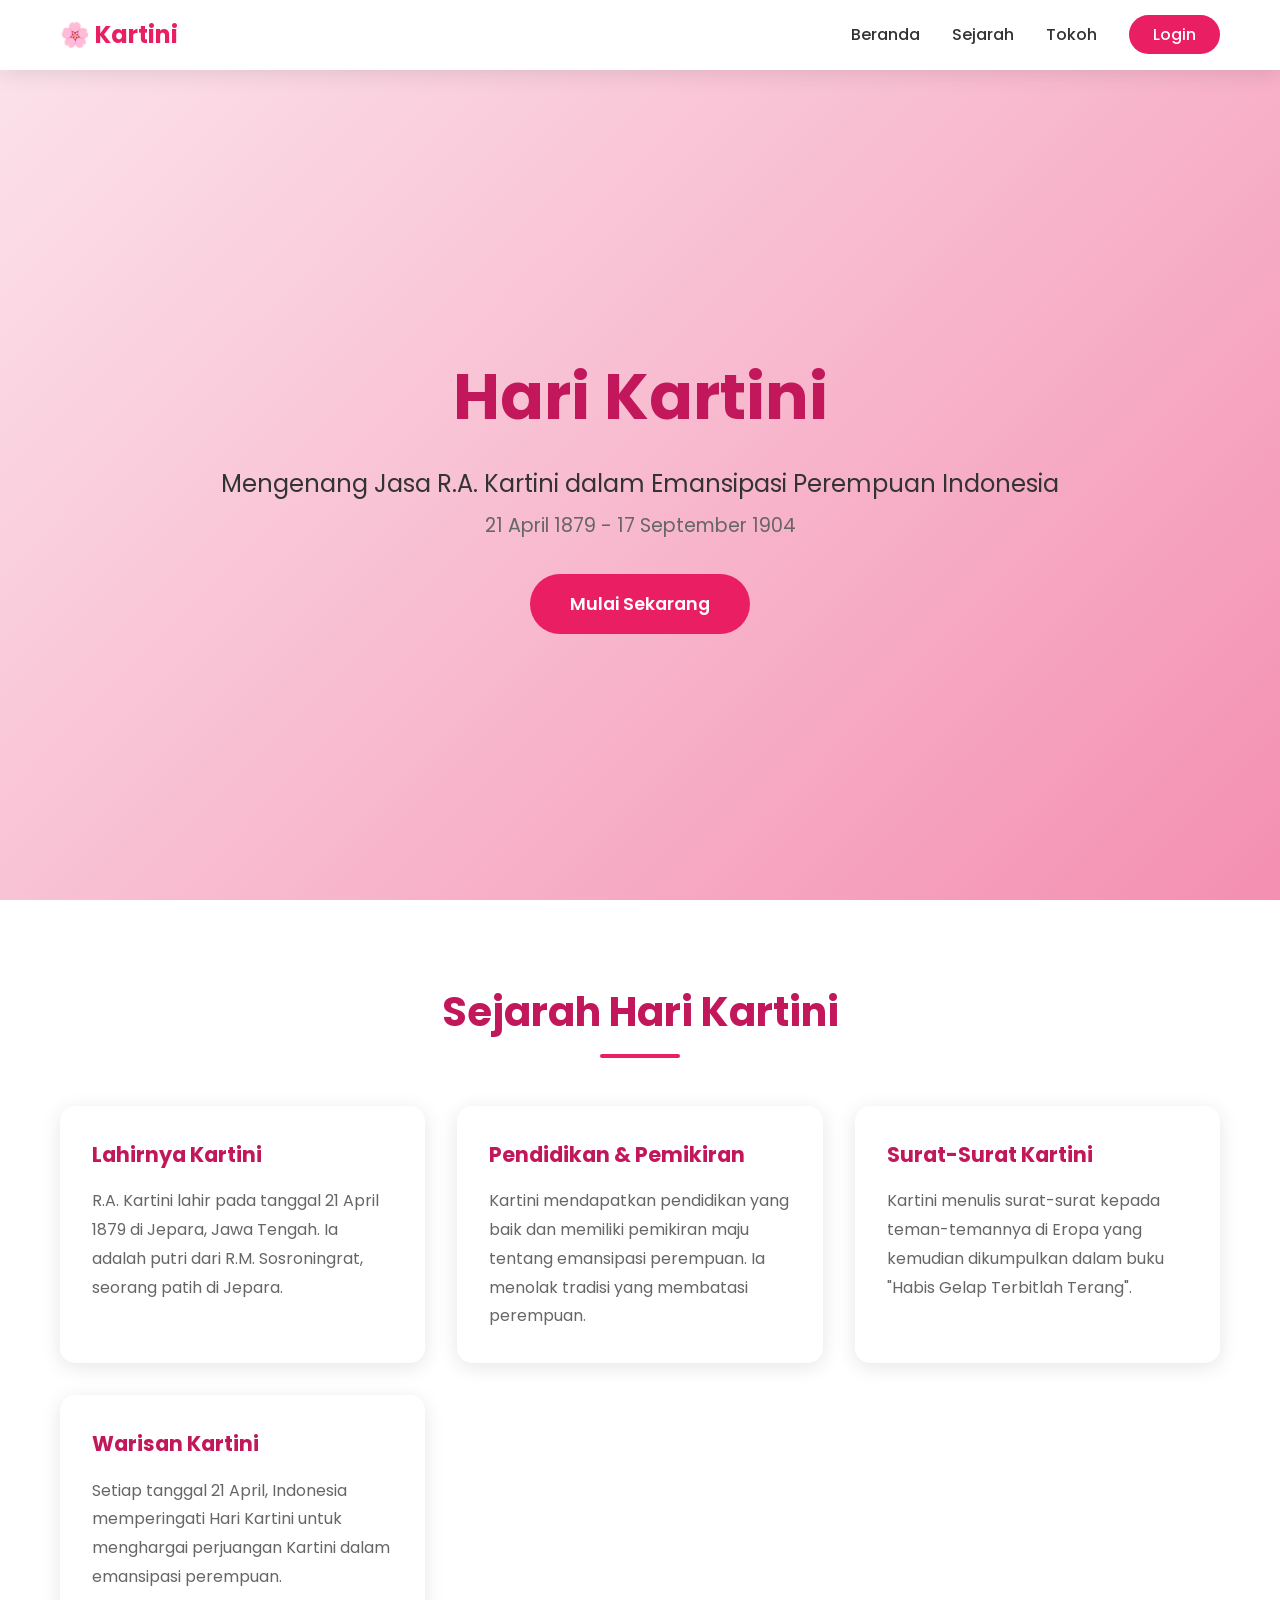
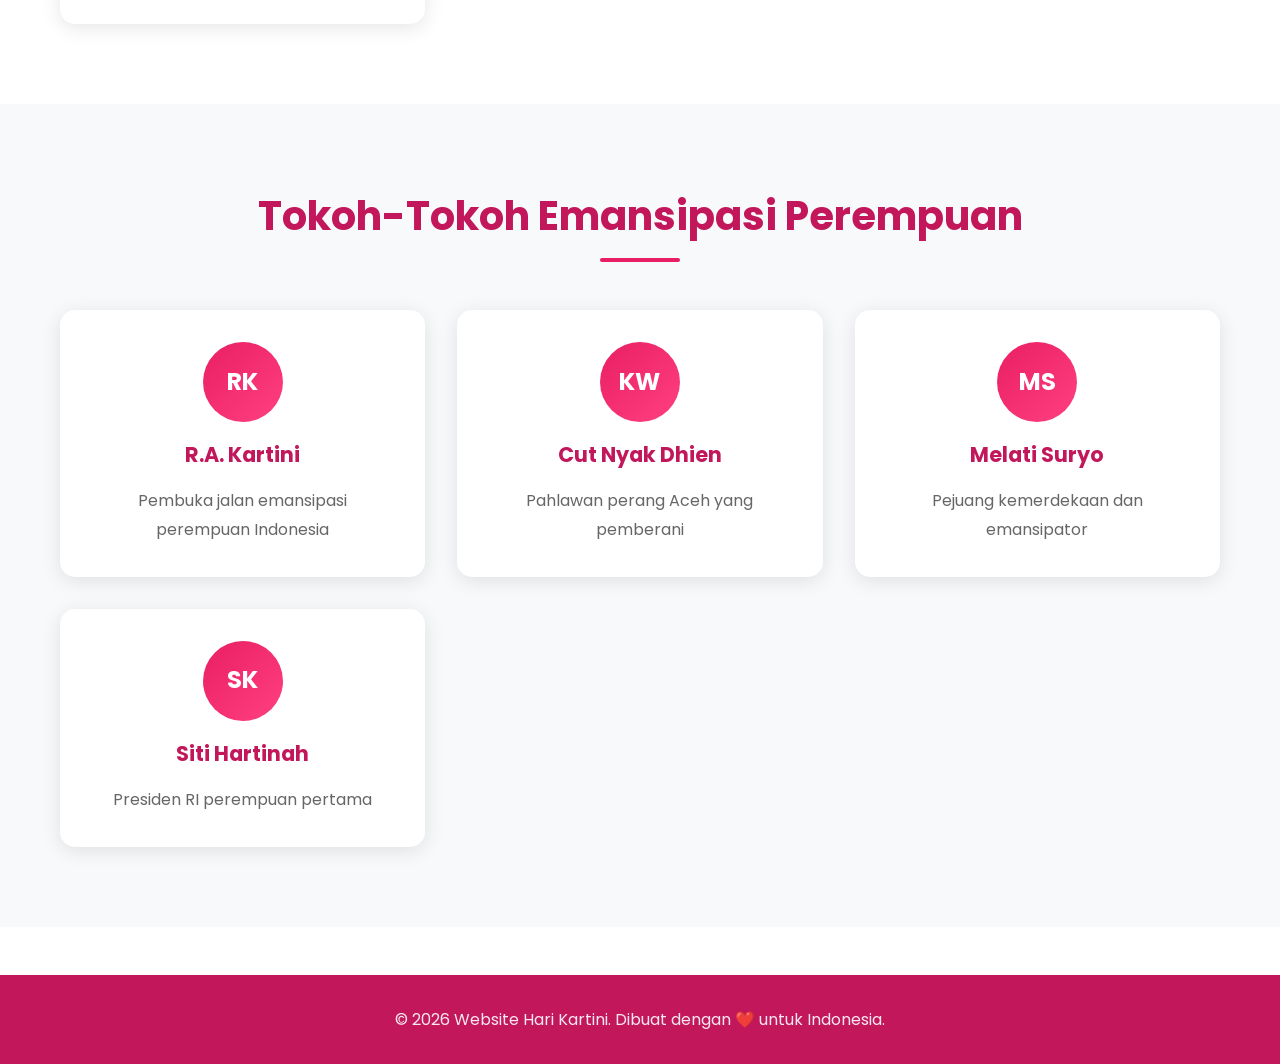
==== index.html @ 3ef0df58 "Initial commit: Website Hari Kartini dengan fitur login" ====
<!DOCTYPE html>
<html lang="id">
<head>
    <meta charset="UTF-8">
    <meta name="viewport" content="width=device-width, initial-scale=1.0">
    <title>Website Hari Kartini</title>
    <link rel="stylesheet" href="style.css">
    <link href="https://fonts.googleapis.com/css2?family=Poppins:wght@300;400;600;700&display=swap" rel="stylesheet">
</head>
<body>
    <nav class="navbar">
        <div class="container">
            <a href="index.html" class="logo">🌸 Kartini</a>
            <ul class="nav-links">
                <li><a href="index.html">Beranda</a></li>
                <li><a href="#sejarah">Sejarah</a></li>
                <li><a href="#tokoh">Tokoh</a></li>
                <li><a href="login.html" class="btn-login">Login</a></li>
            </ul>
        </div>
    </nav>

    <header class="hero">
        <div class="hero-content">
            <h1>Hari Kartini</h1>
            <p class="subtitle">Mengenang Jasa R.A. Kartini dalam Emansipasi Perempuan Indonesia</p>
            <p class="date">21 April 1879 - 17 September 1904</p>
            <a href="login.html" class="btn-primary">Mulai Sekarang</a>
        </div>
    </header>

    <section id="sejarah" class="section">
        <div class="container">
            <h2 class="section-title">Sejarah Hari Kartini</h2>
            <div class="content-grid">
                <div class="card">
                    <h3>Lahirnya Kartini</h3>
                    <p>R.A. Kartini lahir pada tanggal 21 April 1879 di Jepara, Jawa Tengah. Ia adalah putri dari R.M. Sosroningrat, seorang patih di Jepara.</p>
                </div>
                <div class="card">
                    <h3>Pendidikan & Pemikiran</h3>
                    <p>Kartini mendapatkan pendidikan yang baik dan memiliki pemikiran maju tentang emansipasi perempuan. Ia menolak tradisi yang membatasi perempuan.</p>
                </div>
                <div class="card">
                    <h3>Surat-Surat Kartini</h3>
                    <p>Kartini menulis surat-surat kepada teman-temannya di Eropa yang kemudian dikumpulkan dalam buku "Habis Gelap Terbitlah Terang".</p>
                </div>
                <div class="card">
                    <h3>Warisan Kartini</h3>
                    <p>Setiap tanggal 21 April, Indonesia memperingati Hari Kartini untuk menghargai perjuangan Kartini dalam emansipasi perempuan.</p>
                </div>
            </div>
        </div>
    </section>

    <section id="tokoh" class="section bg-light">
        <div class="container">
            <h2 class="section-title">Tokoh-Tokoh Emansipasi Perempuan</h2>
            <div class="content-grid">
                <div class="card profile-card">
                    <div class="avatar">RK</div>
                    <h3>R.A. Kartini</h3>
                    <p>Pembuka jalan emansipasi perempuan Indonesia</p>
                </div>
                <div class="card profile-card">
                    <div class="avatar">KW</div>
                    <h3>Cut Nyak Dhien</h3>
                    <p>Pahlawan perang Aceh yang pemberani</p>
                </div>
                <div class="card profile-card">
                    <div class="avatar">MS</div>
                    <h3>Melati Suryo</h3>
                    <p>Pejuang kemerdekaan dan emansipator</p>
                </div>
                <div class="card profile-card">
                    <div class="avatar">SK</div>
                    <h3>Siti Hartinah</h3>
                    <p> Presiden RI perempuan pertama</p>
                </div>
            </div>
        </div>
    </section>

    <footer class="footer">
        <div class="container">
            <p>&copy; 2026 Website Hari Kartini. Dibuat dengan ❤️ untuk Indonesia.</p>
        </div>
    </footer>

    <script src="script.js"></script>
</body>
</html>
---- style.css ----
/* Reset & Base Styles */
* {
    margin: 0;
    padding: 0;
    box-sizing: border-box;
}

:root {
    --primary-color: #e91e63;
    --primary-dark: #c2185b;
    --primary-light: #fce4ec;
    --secondary-color: #ff4081;
    --text-color: #333;
    --text-light: #666;
    --white: #fff;
    --bg-light: #f8f9fa;
    --shadow: 0 4px 20px rgba(0, 0, 0, 0.1);
    --transition: all 0.3s ease;
}

body {
    font-family: 'Poppins', sans-serif;
    line-height: 1.6;
    color: var(--text-color);
    background-color: var(--white);
}

.container {
    max-width: 1200px;
    margin: 0 auto;
    padding: 0 20px;
}

a {
    text-decoration: none;
    color: inherit;
}

ul {
    list-style: none;
}

/* Navbar */
.navbar {
    background: var(--white);
    box-shadow: var(--shadow);
    position: fixed;
    top: 0;
    left: 0;
    right: 0;
    z-index: 1000;
    padding: 1rem 0;
}

.navbar .container {
    display: flex;
    justify-content: space-between;
    align-items: center;
}

.logo {
    font-size: 1.5rem;
    font-weight: 700;
    color: var(--primary-color);
}

.nav-links {
    display: flex;
    align-items: center;
    gap: 2rem;
}

.nav-links a {
    font-weight: 500;
    transition: var(--transition);
}

.nav-links a:hover {
    color: var(--primary-color);
}

.btn-login {
    background: var(--primary-color);
    color: var(--white) !important;
    padding: 0.5rem 1.5rem;
    border-radius: 25px;
    transition: var(--transition);
}

.btn-login:hover {
    background: var(--primary-dark);
    transform: translateY(-2px);
}

.btn-logout {
    background: transparent;
    border: 2px solid var(--primary-color);
    color: var(--primary-color);
    padding: 0.5rem 1.5rem;
    border-radius: 25px;
    cursor: pointer;
    font-weight: 500;
    font-family: inherit;
    transition: var(--transition);
}

.btn-logout:hover {
    background: var(--primary-color);
    color: var(--white);
}

.user-name {
    font-weight: 600;
    color: var(--primary-color);
}

/* Hero Section */
.hero {
    height: 100vh;
    background: linear-gradient(135deg, var(--primary-light) 0%, #f8bbd0 50%, #f48fb1 100%);
    display: flex;
    align-items: center;
    justify-content: center;
    text-align: center;
    padding-top: 80px;
}

.hero-content h1 {
    font-size: 4rem;
    color: var(--primary-dark);
    margin-bottom: 1rem;
    animation: fadeInUp 1s ease;
}

.hero-content .subtitle {
    font-size: 1.5rem;
    color: var(--text-color);
    margin-bottom: 0.5rem;
    animation: fadeInUp 1s ease 0.2s both;
}

.hero-content .date {
    font-size: 1.2rem;
    color: var(--text-light);
    margin-bottom: 2rem;
    animation: fadeInUp 1s ease 0.4s both;
}

.btn-primary {
    display: inline-block;
    background: var(--primary-color);
    color: var(--white);
    padding: 1rem 2.5rem;
    border-radius: 30px;
    font-weight: 600;
    font-size: 1.1rem;
    transition: var(--transition);
    animation: fadeInUp 1s ease 0.6s both;
    border: none;
    cursor: pointer;
}

.btn-primary:hover {
    background: var(--primary-dark);
    transform: translateY(-3px);
    box-shadow: 0 10px 30px rgba(233, 30, 99, 0.3);
}

.btn-secondary {
    display: inline-block;
    background: var(--primary-color);
    color: var(--white);
    padding: 0.75rem 1.5rem;
    border-radius: 20px;
    font-weight: 500;
    transition: var(--transition);
    border: none;
    cursor: pointer;
}

.btn-secondary:hover {
    background: var(--primary-dark);
    transform: translateY(-2px);
}

/* Sections */
.section {
    padding: 5rem 0;
}

.bg-light {
    background: var(--bg-light);
}

.section-title {
    text-align: center;
    font-size: 2.5rem;
    color: var(--primary-dark);
    margin-bottom: 3rem;
    position: relative;
}

.section-title::after {
    content: '';
    display: block;
    width: 80px;
    height: 4px;
    background: var(--primary-color);
    margin: 10px auto 0;
    border-radius: 2px;
}

/* Cards */
.content-grid {
    display: grid;
    grid-template-columns: repeat(auto-fit, minmax(280px, 1fr));
    gap: 2rem;
}

.card {
    background: var(--white);
    padding: 2rem;
    border-radius: 15px;
    box-shadow: var(--shadow);
    transition: var(--transition);
}

.card:hover {
    transform: translateY(-10px);
    box-shadow: 0 15px 40px rgba(0, 0, 0, 0.15);
}

.card h3 {
    color: var(--primary-dark);
    margin-bottom: 1rem;
    font-size: 1.3rem;
}

.card p {
    color: var(--text-light);
    line-height: 1.8;
}

/* Profile Card */
.profile-card {
    text-align: center;
}

.avatar {
    width: 80px;
    height: 80px;
    background: linear-gradient(135deg, var(--primary-color), var(--secondary-color));
    border-radius: 50%;
    display: flex;
    align-items: center;
    justify-content: center;
    margin: 0 auto 1rem;
    font-size: 1.5rem;
    font-weight: 700;
    color: var(--white);
}

/* Dashboard */
.dashboard-header {
    background: linear-gradient(135deg, var(--primary-light), #f8bbd0);
    padding: 8rem 0 4rem;
    text-align: center;
}

.dashboard-header h1 {
    font-size: 2.5rem;
    color: var(--primary-dark);
    margin-bottom: 0.5rem;
}

.dashboard-header p {
    font-size: 1.2rem;
    color: var(--text-light);
}

.dashboard-grid {
    display: grid;
    grid-template-columns: repeat(auto-fit, minmax(250px, 1fr));
    gap: 2rem;
}

.dashboard-card {
    background: var(--white);
    padding: 2rem;
    border-radius: 15px;
    box-shadow: var(--shadow);
    text-align: center;
    transition: var(--transition);
}

.dashboard-card:hover {
    transform: translateY(-10px);
}

.card-icon {
    font-size: 3rem;
    margin-bottom: 1rem;
}

.dashboard-card h3 {
    color: var(--primary-dark);
    margin-bottom: 0.5rem;
}

.dashboard-card p {
    color: var(--text-light);
    margin-bottom: 1.5rem;
}

/* Auth Pages */
.auth-page {
    min-height: 100vh;
    display: flex;
    align-items: center;
    justify-content: center;
    background: linear-gradient(135deg, var(--primary-light) 0%, #f8bbd0 100%);
    padding: 2rem;
}

.auth-container {
    width: 100%;
    max-width: 450px;
}

.auth-box {
    background: var(--white);
    padding: 3rem;
    border-radius: 20px;
    box-shadow: 0 20px 60px rgba(0, 0, 0, 0.15);
}

.auth-header {
    text-align: center;
    margin-bottom: 2rem;
}

.auth-header h1 {
    color: var(--primary-dark);
    font-size: 2rem;
    margin-bottom: 0.5rem;
}

.auth-header p {
    color: var(--text-light);
}

.form-group {
    margin-bottom: 1.5rem;
}

.form-group label {
    display: block;
    margin-bottom: 0.5rem;
    font-weight: 500;
    color: var(--text-color);
}

.form-group input {
    width: 100%;
    padding: 0.875rem 1rem;
    border: 2px solid #e0e0e0;
    border-radius: 10px;
    font-size: 1rem;
    font-family: inherit;
    transition: var(--transition);
}

.form-group input:focus {
    outline: none;
    border-color: var(--primary-color);
    box-shadow: 0 0 0 3px rgba(233, 30, 99, 0.1);
}

.remember-me label {
    display: flex;
    align-items: center;
    gap: 0.5rem;
    font-weight: 400;
}

.remember-me input[type="checkbox"] {
    width: auto;
}

.btn-block {
    width: 100%;
    padding: 1rem;
    font-size: 1.1rem;
}

.auth-footer {
    text-align: center;
    margin-top: 1.5rem;
    padding-top: 1.5rem;
    border-top: 1px solid #e0e0e0;
}

.auth-footer a {
    color: var(--primary-color);
    font-weight: 600;
}

.auth-footer a:hover {
    text-decoration: underline;
}

.message {
    margin-top: 1rem;
    padding: 1rem;
    border-radius: 10px;
    text-align: center;
    display: none;
}

.message.success {
    display: block;
    background: #d4edda;
    color: #155724;
    border: 1px solid #c3e6cb;
}

.message.error {
    display: block;
    background: #f8d7da;
    color: #721c24;
    border: 1px solid #f5c6cb;
}

/* Footer */
.footer {
    background: var(--primary-dark);
    color: var(--white);
    text-align: center;
    padding: 2rem 0;
    margin-top: 3rem;
}

.footer p {
    opacity: 0.9;
}

/* Animations */
@keyframes fadeInUp {
    from {
        opacity: 0;
        transform: translateY(30px);
    }
    to {
        opacity: 1;
        transform: translateY(0);
    }
}

/* Responsive */
@media (max-width: 768px) {
    .hero-content h1 {
        font-size: 2.5rem;
    }
    
    .hero-content .subtitle {
        font-size: 1.2rem;
    }
    
    .nav-links {
        display: none;
    }
    
    .section-title {
        font-size: 2rem;
    }
    
    .auth-box {
        padding: 2rem;
    }
}
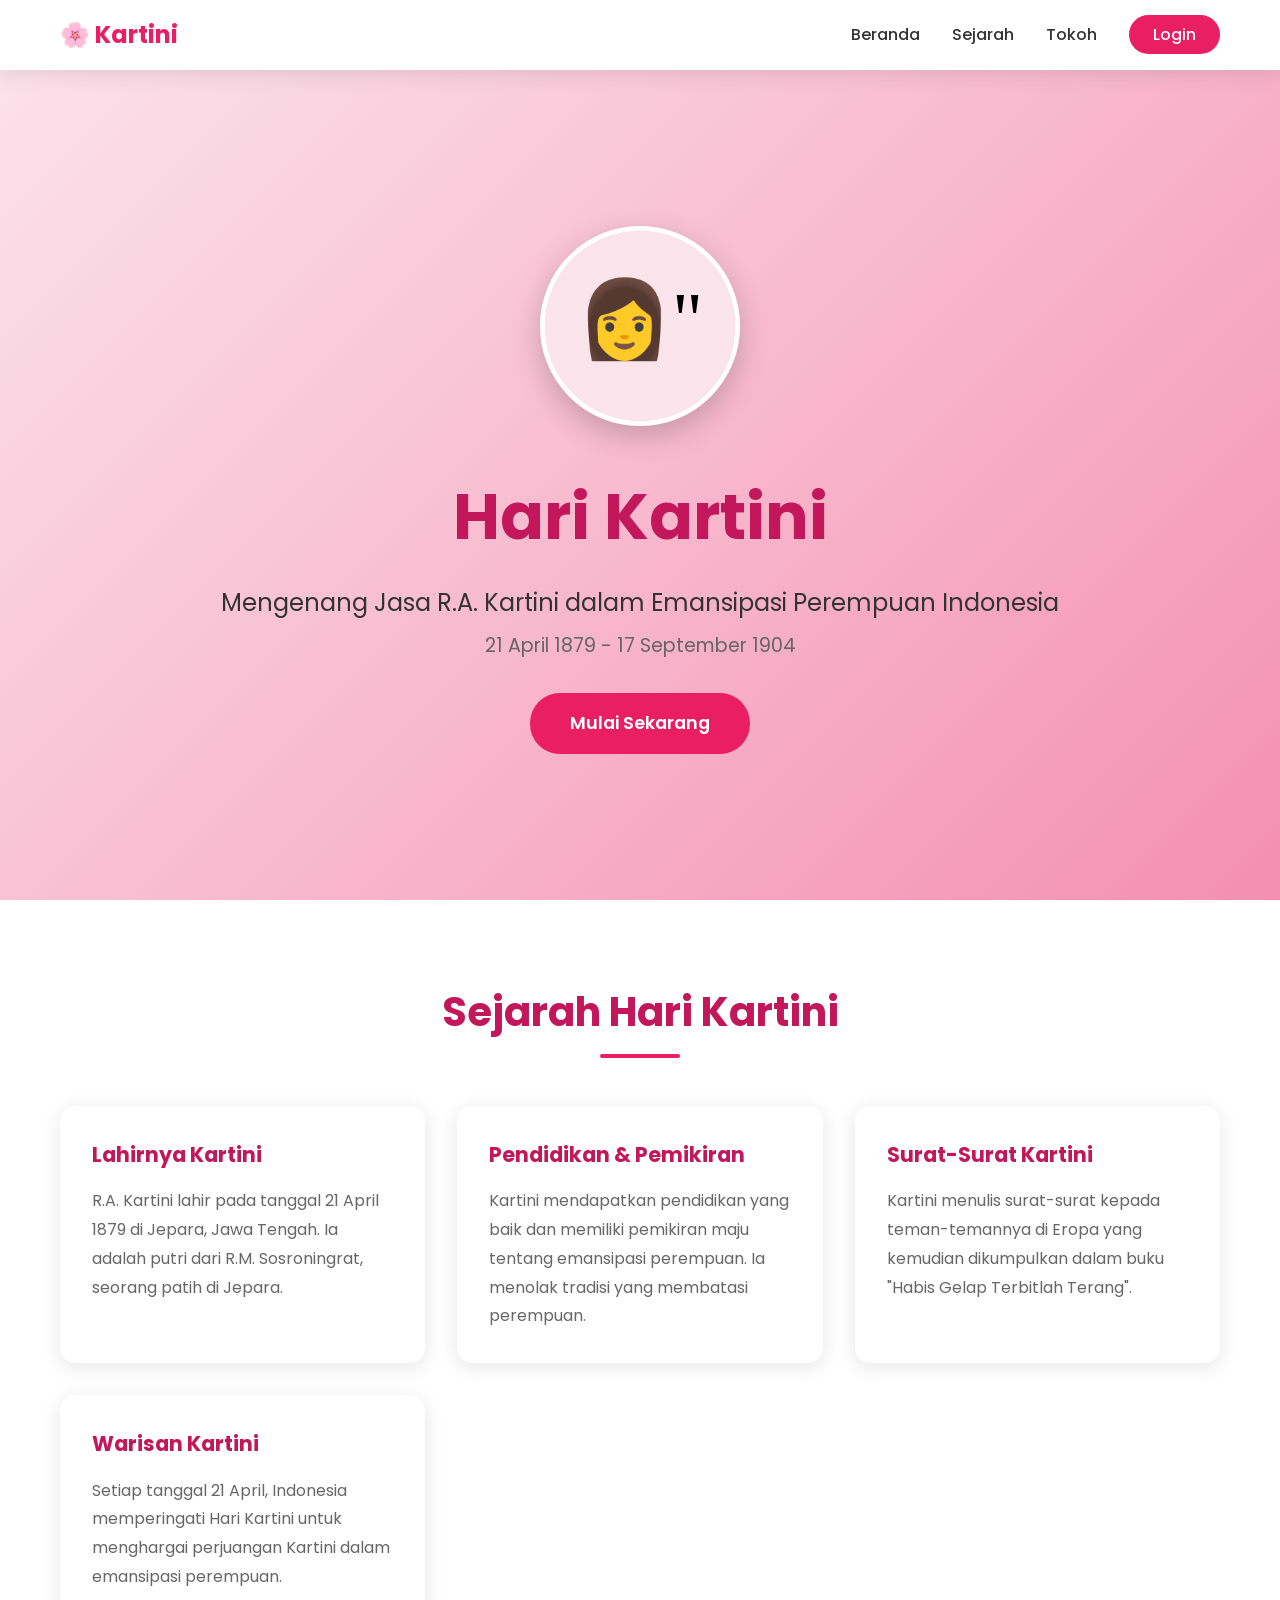
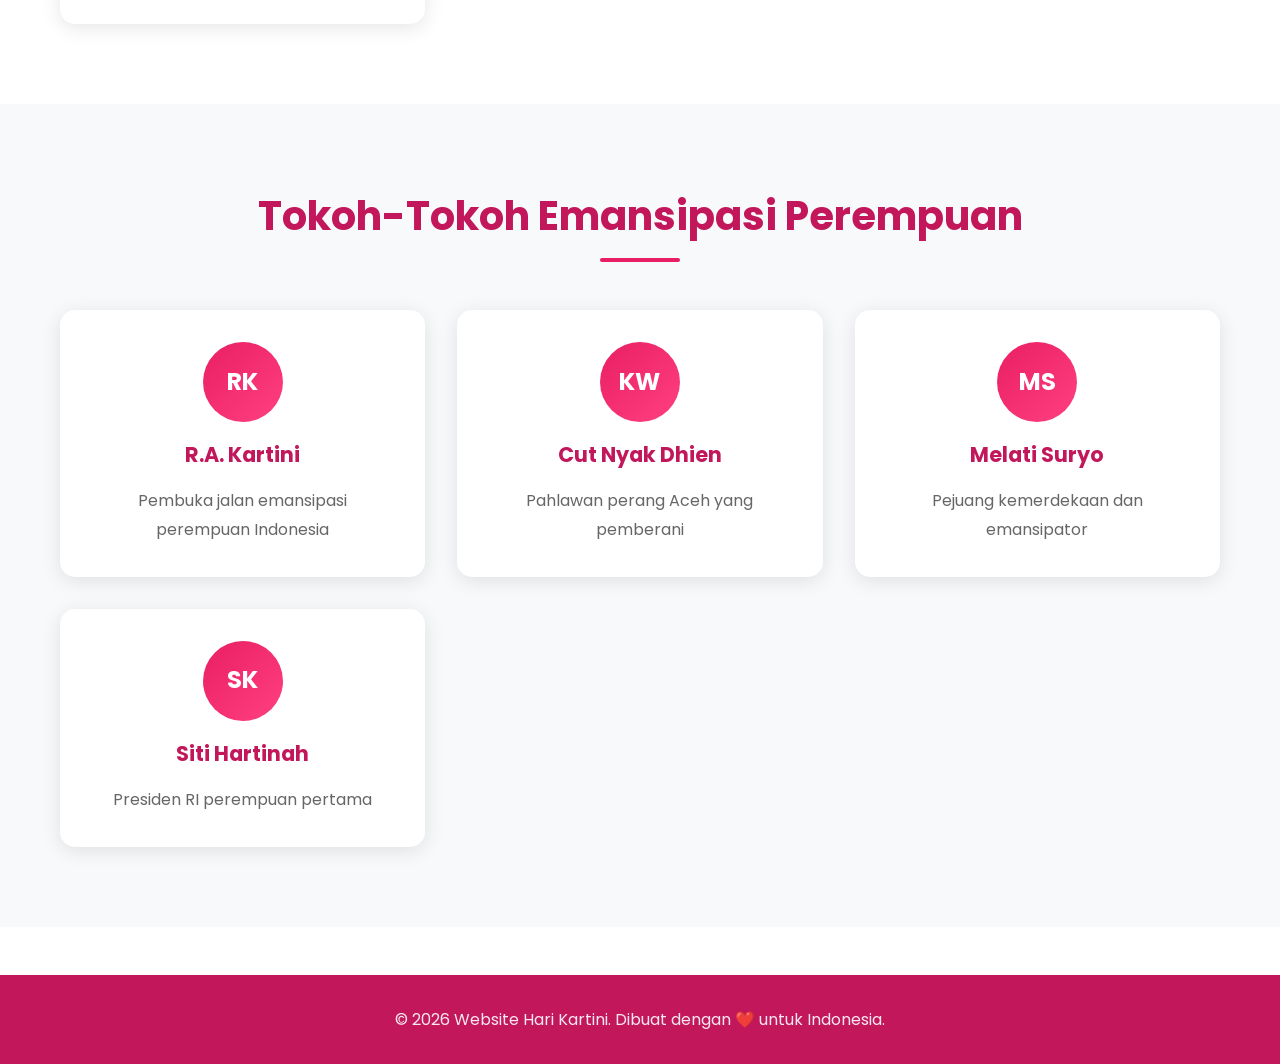
==== commit 774981a1: "Fix: Tambah foto Kartini dan made by" ====
--- a/index.html
+++ b/index.html
@@ -22,6 +22,11 @@
 
     <header class="hero">
         <div class="hero-content">
+            <div class="kartini-photo">
+                <img src="https://upload.wikimedia.org/wikipedia/commons/thumb/4/4e/R.A._Kartini_%28c._1900%29.jpg/440px-R.A._Kartini_%28c._1900%29.jpg" 
+                     alt="R.A. Kartini" 
+                     onerror="this.src='data:image/svg+xml,<svg xmlns=%22http://www.w3.org/2000/svg%22 viewBox=%220 0 200 200%22><rect fill=%22%23fce4ec%22 width=%22200%22 height=%22200%22/><text x=%22100%22 y=%22120%22 font-size=%2280%22 text-anchor=%22middle%22>👩%22%3C/text%3E</svg>'">
+            </div>
             <h1>Hari Kartini</h1>
             <p class="subtitle">Mengenang Jasa R.A. Kartini dalam Emansipasi Perempuan Indonesia</p>
             <p class="date">21 April 1879 - 17 September 1904</p>
@@ -58,7 +63,11 @@
             <h2 class="section-title">Tokoh-Tokoh Emansipasi Perempuan</h2>
             <div class="content-grid">
                 <div class="card profile-card">
-                    <div class="avatar">RK</div>
+                    <div class="avatar">
+                        <img src="https://upload.wikimedia.org/wikipedia/commons/thumb/4/4e/R.A._Kartini_%28c._1900%29.jpg/440px-R.A._Kartini_%28c._1900%29.jpg" 
+                             alt="R.A. Kartini" 
+                             onerror="this.parentElement.textContent='RK'">
+                    </div>
                     <h3>R.A. Kartini</h3>
                     <p>Pembuka jalan emansipasi perempuan Indonesia</p>
                 </div>
--- a/style.css
+++ b/style.css
@@ -130,6 +130,25 @@
     color: var(--primary-dark);
     margin-bottom: 1rem;
     animation: fadeInUp 1s ease;
+}
+
+.kartini-photo {
+    margin-bottom: 2rem;
+    animation: fadeInUp 1s ease;
+}
+
+.kartini-photo img {
+    width: 200px;
+    height: 200px;
+    border-radius: 50%;
+    object-fit: cover;
+    border: 5px solid var(--white);
+    box-shadow: 0 10px 30px rgba(0, 0, 0, 0.2);
+    transition: transform 0.3s ease;
+}
+
+.kartini-photo img:hover {
+    transform: scale(1.05);
 }
 
 .hero-content .subtitle {
@@ -258,6 +277,13 @@
     font-size: 1.5rem;
     font-weight: 700;
     color: var(--white);
+    overflow: hidden;
+}
+
+.avatar img {
+    width: 100%;
+    height: 100%;
+    object-fit: cover;
 }
 
 /* Dashboard */
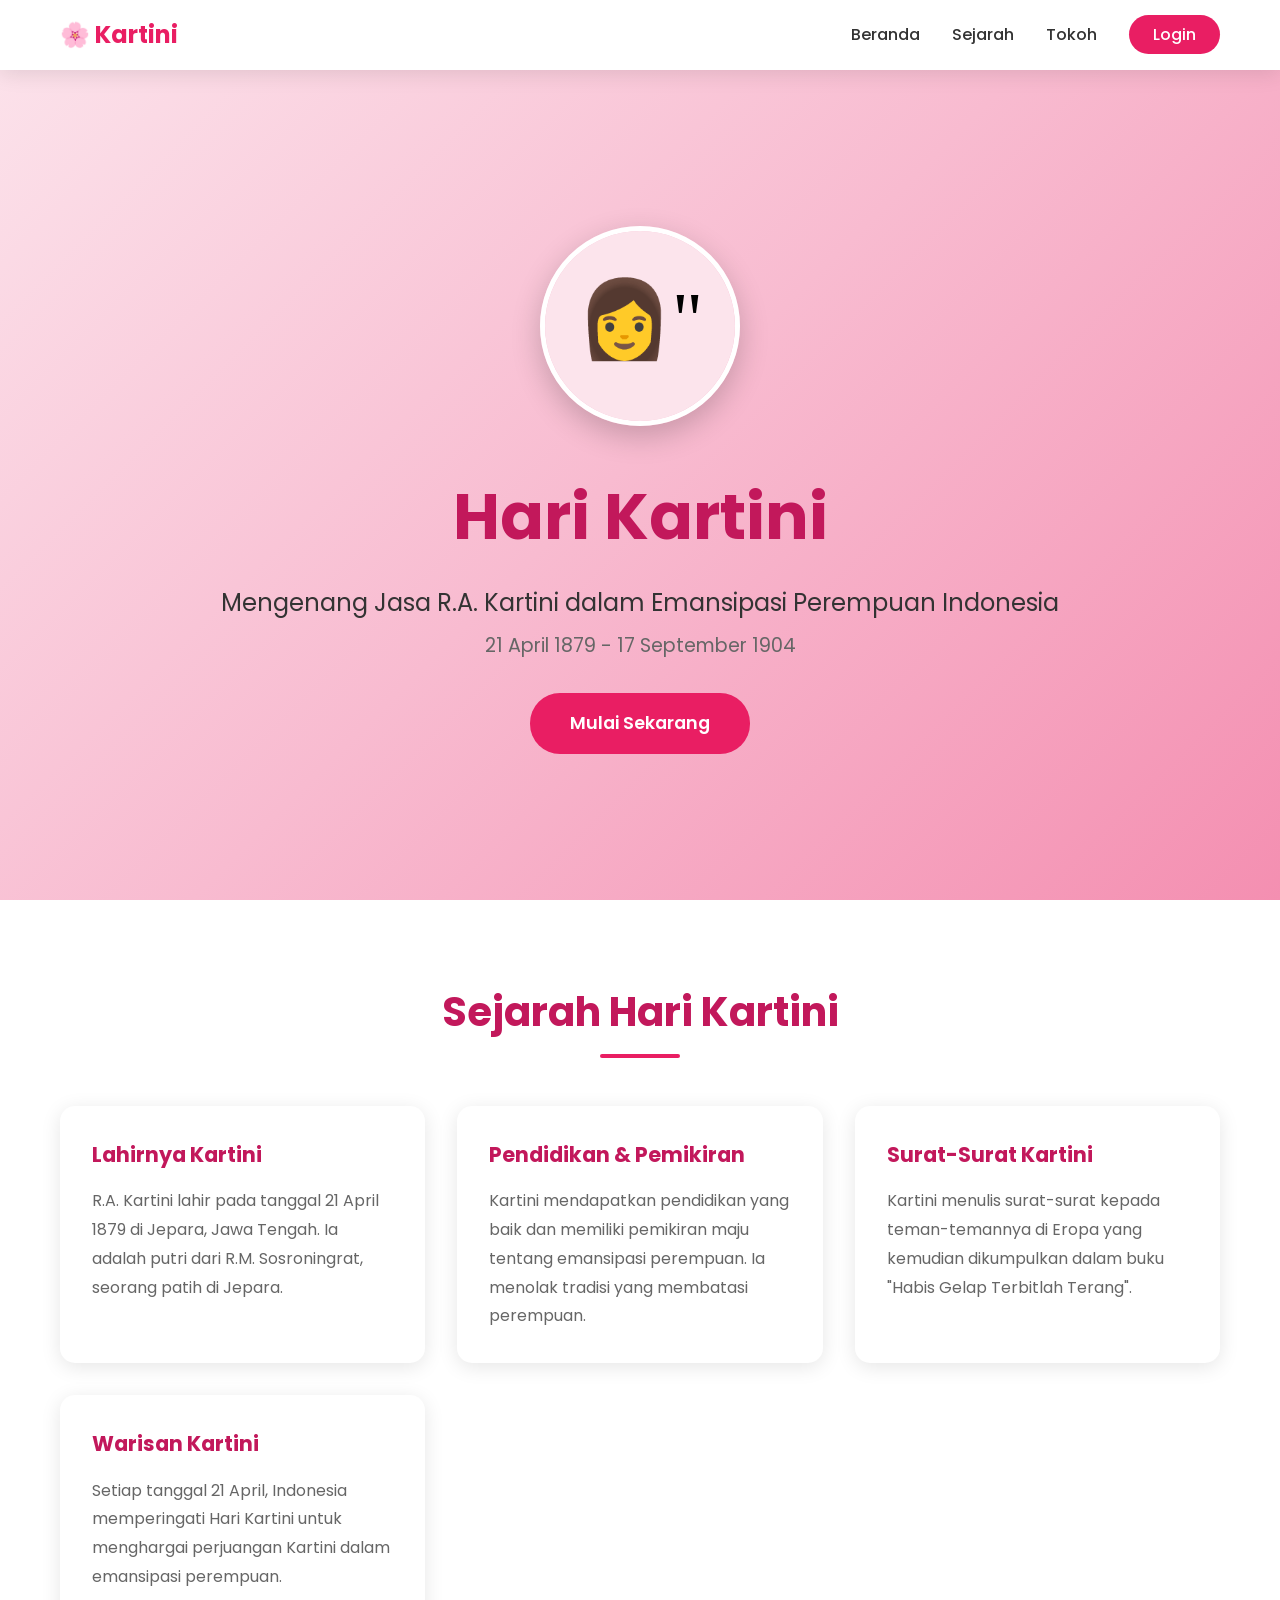
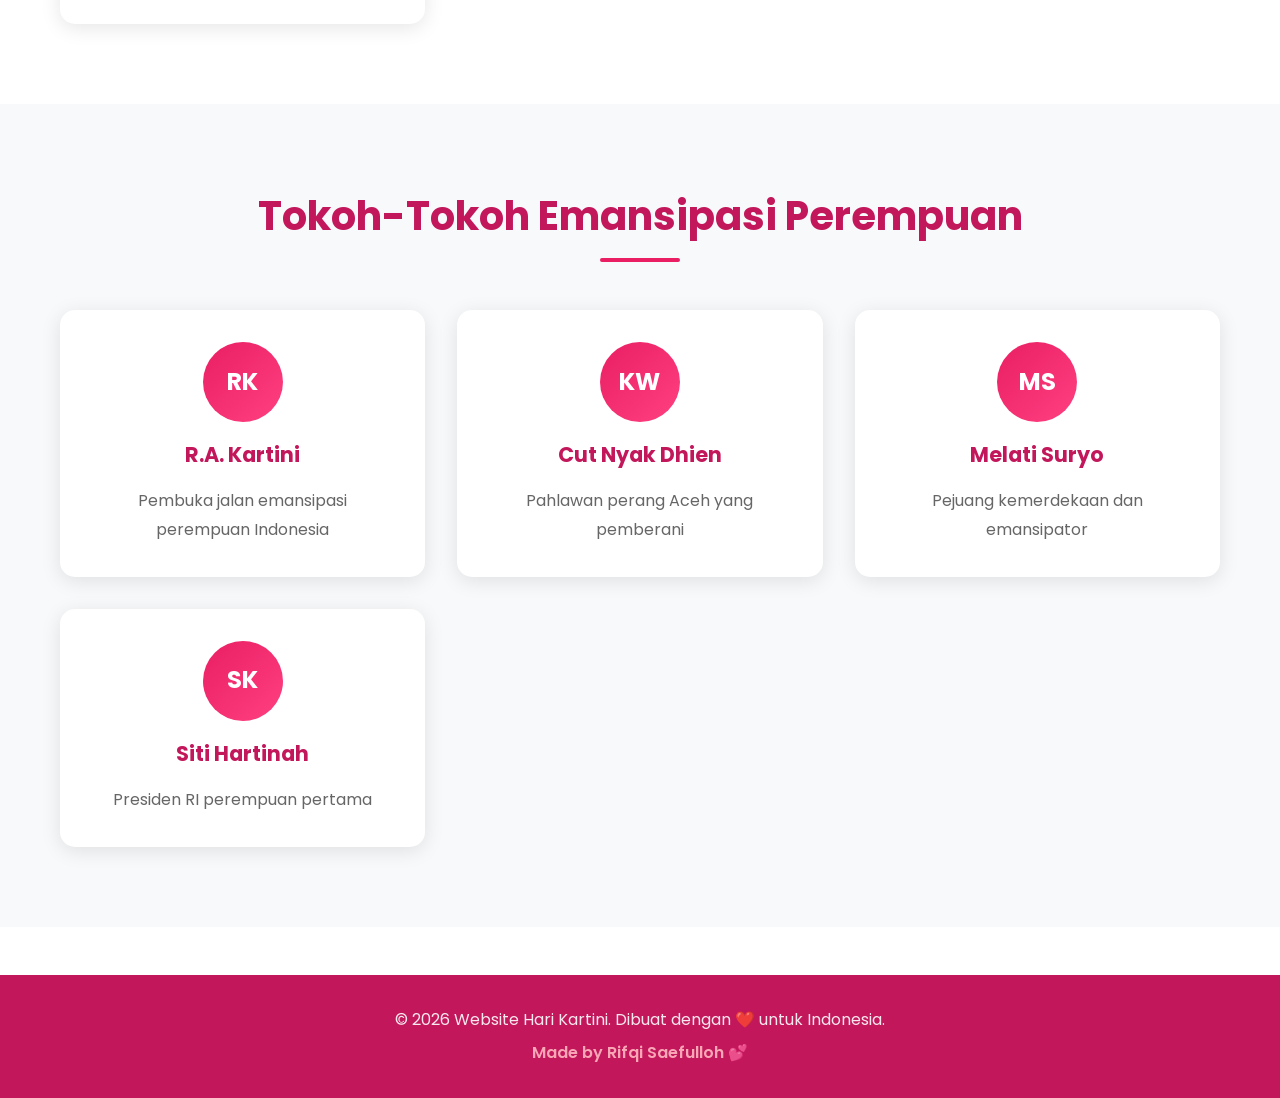
==== commit c0fb0e99: "Fix: Tambah made by Rifqi Saefulloh" ====
--- a/index.html
+++ b/index.html
@@ -93,6 +93,7 @@
     <footer class="footer">
         <div class="container">
             <p>&copy; 2026 Website Hari Kartini. Dibuat dengan ❤️ untuk Indonesia.</p>
+            <p class="made-by">Made by Rifqi Saefulloh 💕</p>
         </div>
     </footer>
 
--- a/style.css
+++ b/style.css
@@ -470,6 +470,13 @@
     opacity: 0.9;
 }
 
+.made-by {
+    margin-top: 0.5rem;
+    font-weight: 600;
+    color: #ffb6c1 !important;
+}
+}
+
 /* Animations */
 @keyframes fadeInUp {
     from {
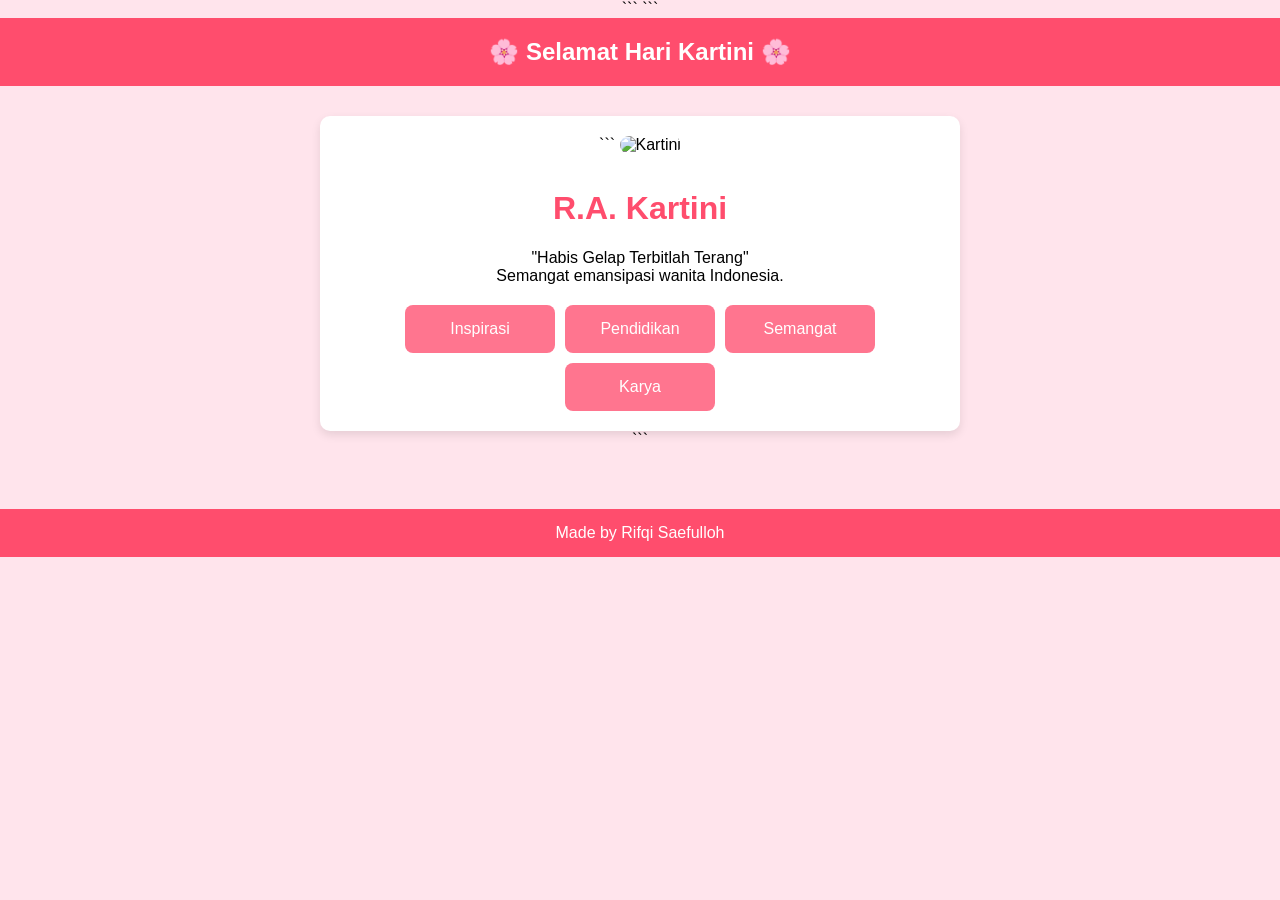
==== commit 4b279fac: "update website kartini" ====
--- a/index.html
+++ b/index.html
@@ -1,102 +1,111 @@
 <!DOCTYPE html>
+
 <html lang="id">
 <head>
     <meta charset="UTF-8">
     <meta name="viewport" content="width=device-width, initial-scale=1.0">
-    <title>Website Hari Kartini</title>
-    <link rel="stylesheet" href="style.css">
-    <link href="https://fonts.googleapis.com/css2?family=Poppins:wght@300;400;600;700&display=swap" rel="stylesheet">
+    <title>Hari Kartini</title>
+
+```
+<style>
+    body {
+        margin: 0;
+        font-family: Arial, sans-serif;
+        background: #ffe4ec;
+        text-align: center;
+    }
+
+    header {
+        background: #ff4d6d;
+        color: white;
+        padding: 20px;
+        font-size: 24px;
+        font-weight: bold;
+    }
+
+    .container {
+        padding: 30px;
+    }
+
+    .card {
+        background: white;
+        padding: 20px;
+        border-radius: 10px;
+        max-width: 600px;
+        margin: auto;
+        box-shadow: 0 4px 10px rgba(0,0,0,0.1);
+    }
+
+    img {
+        width: 200px;
+        border-radius: 10px;
+        margin-bottom: 15px;
+    }
+
+    h1 {
+        color: #ff4d6d;
+    }
+
+    .dashboard {
+        display: flex;
+        flex-wrap: wrap;
+        gap: 10px;
+        margin-top: 20px;
+        justify-content: center;
+    }
+
+    .box {
+        background: #ff758f;
+        color: white;
+        padding: 15px;
+        border-radius: 8px;
+        width: 120px;
+    }
+
+    footer {
+        margin-top: 30px;
+        padding: 15px;
+        background: #ff4d6d;
+        color: white;
+    }
+</style>
+```
+
 </head>
 <body>
-    <nav class="navbar">
-        <div class="container">
-            <a href="index.html" class="logo">🌸 Kartini</a>
-            <ul class="nav-links">
-                <li><a href="index.html">Beranda</a></li>
-                <li><a href="#sejarah">Sejarah</a></li>
-                <li><a href="#tokoh">Tokoh</a></li>
-                <li><a href="login.html" class="btn-login">Login</a></li>
-            </ul>
-        </div>
-    </nav>
 
-    <header class="hero">
-        <div class="hero-content">
-            <div class="kartini-photo">
-                <img src="https://upload.wikimedia.org/wikipedia/commons/thumb/4/4e/R.A._Kartini_%28c._1900%29.jpg/440px-R.A._Kartini_%28c._1900%29.jpg" 
-                     alt="R.A. Kartini" 
-                     onerror="this.src='data:image/svg+xml,<svg xmlns=%22http://www.w3.org/2000/svg%22 viewBox=%220 0 200 200%22><rect fill=%22%23fce4ec%22 width=%22200%22 height=%22200%22/><text x=%22100%22 y=%22120%22 font-size=%2280%22 text-anchor=%22middle%22>👩%22%3C/text%3E</svg>'">
-            </div>
-            <h1>Hari Kartini</h1>
-            <p class="subtitle">Mengenang Jasa R.A. Kartini dalam Emansipasi Perempuan Indonesia</p>
-            <p class="date">21 April 1879 - 17 September 1904</p>
-            <a href="login.html" class="btn-primary">Mulai Sekarang</a>
-        </div>
-    </header>
+<header>
+    🌸 Selamat Hari Kartini 🌸
+</header>
 
-    <section id="sejarah" class="section">
-        <div class="container">
-            <h2 class="section-title">Sejarah Hari Kartini</h2>
-            <div class="content-grid">
-                <div class="card">
-                    <h3>Lahirnya Kartini</h3>
-                    <p>R.A. Kartini lahir pada tanggal 21 April 1879 di Jepara, Jawa Tengah. Ia adalah putri dari R.M. Sosroningrat, seorang patih di Jepara.</p>
-                </div>
-                <div class="card">
-                    <h3>Pendidikan & Pemikiran</h3>
-                    <p>Kartini mendapatkan pendidikan yang baik dan memiliki pemikiran maju tentang emansipasi perempuan. Ia menolak tradisi yang membatasi perempuan.</p>
-                </div>
-                <div class="card">
-                    <h3>Surat-Surat Kartini</h3>
-                    <p>Kartini menulis surat-surat kepada teman-temannya di Eropa yang kemudian dikumpulkan dalam buku "Habis Gelap Terbitlah Terang".</p>
-                </div>
-                <div class="card">
-                    <h3>Warisan Kartini</h3>
-                    <p>Setiap tanggal 21 April, Indonesia memperingati Hari Kartini untuk menghargai perjuangan Kartini dalam emansipasi perempuan.</p>
-                </div>
-            </div>
-        </div>
-    </section>
+<div class="container">
+    <div class="card">
 
-    <section id="tokoh" class="section bg-light">
-        <div class="container">
-            <h2 class="section-title">Tokoh-Tokoh Emansipasi Perempuan</h2>
-            <div class="content-grid">
-                <div class="card profile-card">
-                    <div class="avatar">
-                        <img src="https://upload.wikimedia.org/wikipedia/commons/thumb/4/4e/R.A._Kartini_%28c._1900%29.jpg/440px-R.A._Kartini_%28c._1900%29.jpg" 
-                             alt="R.A. Kartini" 
-                             onerror="this.parentElement.textContent='RK'">
-                    </div>
-                    <h3>R.A. Kartini</h3>
-                    <p>Pembuka jalan emansipasi perempuan Indonesia</p>
-                </div>
-                <div class="card profile-card">
-                    <div class="avatar">KW</div>
-                    <h3>Cut Nyak Dhien</h3>
-                    <p>Pahlawan perang Aceh yang pemberani</p>
-                </div>
-                <div class="card profile-card">
-                    <div class="avatar">MS</div>
-                    <h3>Melati Suryo</h3>
-                    <p>Pejuang kemerdekaan dan emansipator</p>
-                </div>
-                <div class="card profile-card">
-                    <div class="avatar">SK</div>
-                    <h3>Siti Hartinah</h3>
-                    <p> Presiden RI perempuan pertama</p>
-                </div>
-            </div>
-        </div>
-    </section>
+```
+    <!-- FOTO KARTINI (LINK ONLINE) -->
+    <img src="https://upload.wikimedia.org/wikipedia/commons/3/3f/Kartini.jpg" alt="Kartini">
 
-    <footer class="footer">
-        <div class="container">
-            <p>&copy; 2026 Website Hari Kartini. Dibuat dengan ❤️ untuk Indonesia.</p>
-            <p class="made-by">Made by Rifqi Saefulloh 💕</p>
-        </div>
-    </footer>
+    <h1>R.A. Kartini</h1>
+    <p>
+        "Habis Gelap Terbitlah Terang"<br>
+        Semangat emansipasi wanita Indonesia.
+    </p>
 
-    <script src="script.js"></script>
+    <div class="dashboard">
+        <div class="box">Inspirasi</div>
+        <div class="box">Pendidikan</div>
+        <div class="box">Semangat</div>
+        <div class="box">Karya</div>
+    </div>
+
+</div>
+```
+
+</div>
+
+<footer>
+    Made by Rifqi Saefulloh
+</footer>
+
 </body>
-</html>+</html>
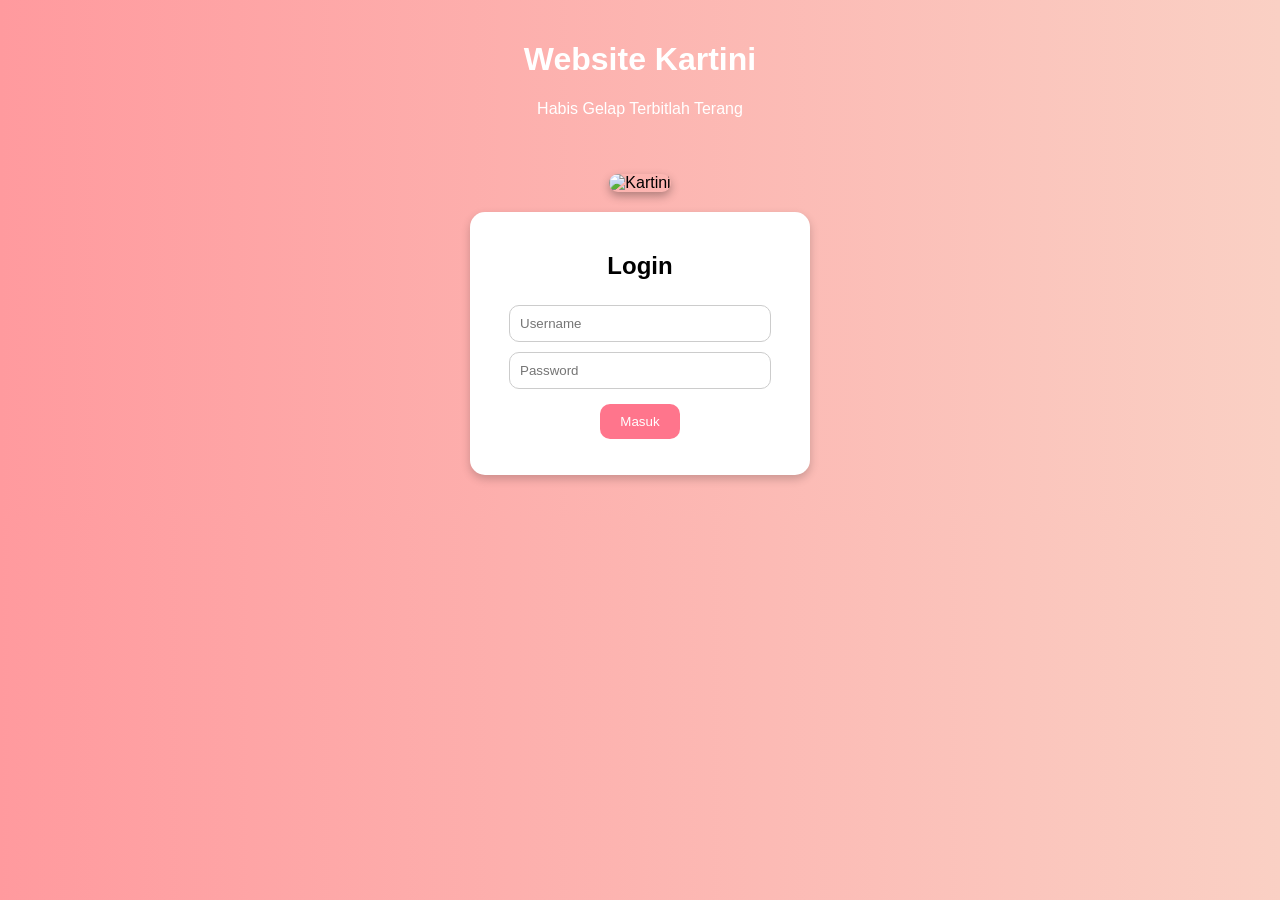
==== commit 4c7a1519: "Fix CSS syntax error - move .nav-links inside @media query" ====
--- a/index.html
+++ b/index.html
@@ -1,111 +1,129 @@
 <!DOCTYPE html>
-
 <html lang="id">
 <head>
-    <meta charset="UTF-8">
-    <meta name="viewport" content="width=device-width, initial-scale=1.0">
-    <title>Hari Kartini</title>
-
-```
-<style>
+  <meta charset="UTF-8">
+  <title>Website Kartini</title>
+  <style>
     body {
-        margin: 0;
-        font-family: Arial, sans-serif;
-        background: #ffe4ec;
-        text-align: center;
+      font-family: Arial, sans-serif;
+      margin: 0;
+      background: linear-gradient(to right, #ff9a9e, #fad0c4);
+      transition: 0.3s;
     }
 
     header {
-        background: #ff4d6d;
-        color: white;
-        padding: 20px;
-        font-size: 24px;
-        font-weight: bold;
+      text-align: center;
+      padding: 20px;
+      color: white;
     }
 
     .container {
-        padding: 30px;
+      text-align: center;
+      padding: 20px;
+    }
+
+    img {
+      width: 200px;
+      border-radius: 15px;
+      box-shadow: 0 4px 10px rgba(0,0,0,0.3);
     }
 
     .card {
-        background: white;
-        padding: 20px;
-        border-radius: 10px;
-        max-width: 600px;
-        margin: auto;
-        box-shadow: 0 4px 10px rgba(0,0,0,0.1);
+      background: white;
+      padding: 20px;
+      margin: 20px auto;
+      width: 300px;
+      border-radius: 15px;
+      box-shadow: 0 4px 10px rgba(0,0,0,0.2);
     }
 
-    img {
-        width: 200px;
-        border-radius: 10px;
-        margin-bottom: 15px;
+    input {
+      padding: 10px;
+      margin: 5px;
+      width: 80%;
+      border-radius: 10px;
+      border: 1px solid #ccc;
     }
 
-    h1 {
-        color: #ff4d6d;
+    button {
+      padding: 10px 20px;
+      border: none;
+      border-radius: 10px;
+      background: #ff758c;
+      color: white;
+      cursor: pointer;
+      margin-top: 10px;
     }
 
-    .dashboard {
-        display: flex;
-        flex-wrap: wrap;
-        gap: 10px;
-        margin-top: 20px;
-        justify-content: center;
+    button:hover {
+      background: #ff4b6e;
     }
 
-    .box {
-        background: #ff758f;
-        color: white;
-        padding: 15px;
-        border-radius: 8px;
-        width: 120px;
+    .hidden {
+      display: none;
     }
 
-    footer {
-        margin-top: 30px;
-        padding: 15px;
-        background: #ff4d6d;
-        color: white;
+    .dark {
+      background: #222;
+      color: white;
     }
-</style>
-```
+  </style>
+</head>
 
-</head>
 <body>
 
 <header>
-    🌸 Selamat Hari Kartini 🌸
+  <h1>Website Kartini</h1>
+  <p>Habis Gelap Terbitlah Terang</p>
 </header>
 
 <div class="container">
-    <div class="card">
 
-```
-    <!-- FOTO KARTINI (LINK ONLINE) -->
-    <img src="https://upload.wikimedia.org/wikipedia/commons/3/3f/Kartini.jpg" alt="Kartini">
+  <!-- Foto Kartini -->
+  <img src="https://upload.wikimedia.org/wikipedia/commons/3/3b/Kartini.jpg" alt="Kartini">
 
-    <h1>R.A. Kartini</h1>
-    <p>
-        "Habis Gelap Terbitlah Terang"<br>
-        Semangat emansipasi wanita Indonesia.
-    </p>
+  <!-- Login -->
+  <div class="card" id="loginBox">
+    <h2>Login</h2>
+    <input type="text" id="username" placeholder="Username"><br>
+    <input type="password" id="password" placeholder="Password"><br>
+    <button onclick="login()">Masuk</button>
+    <p id="error" style="color:red;"></p>
+  </div>
 
-    <div class="dashboard">
-        <div class="box">Inspirasi</div>
-        <div class="box">Pendidikan</div>
-        <div class="box">Semangat</div>
-        <div class="box">Karya</div>
-    </div>
+  <!-- Konten setelah login -->
+  <div class="card hidden" id="content">
+    <h2>Selamat Datang!</h2>
+    <p>Kamu berhasil login 🎉</p>
 
-</div>
-```
+    <!-- Interaktif -->
+    <button onclick="ubahTema()">Ganti Tema 🌙</button>
+    <button onclick="showAlert()">Klik Aku</button>
+  </div>
 
 </div>
 
-<footer>
-    Made by Rifqi Saefulloh
-</footer>
+<script>
+  function login() {
+    let user = document.getElementById("username").value;
+    let pass = document.getElementById("password").value;
+
+    if (user === "admin" && pass === "123") {
+      document.getElementById("loginBox").classList.add("hidden");
+      document.getElementById("content").classList.remove("hidden");
+    } else {
+      document.getElementById("error").innerText = "Username atau password salah!";
+    }
+  }
+
+  function ubahTema() {
+    document.body.classList.toggle("dark");
+  }
+
+  function showAlert() {
+    alert("Semangat belajar seperti Kartini! 💪");
+  }
+</script>
 
 </body>
-</html>
+</html>
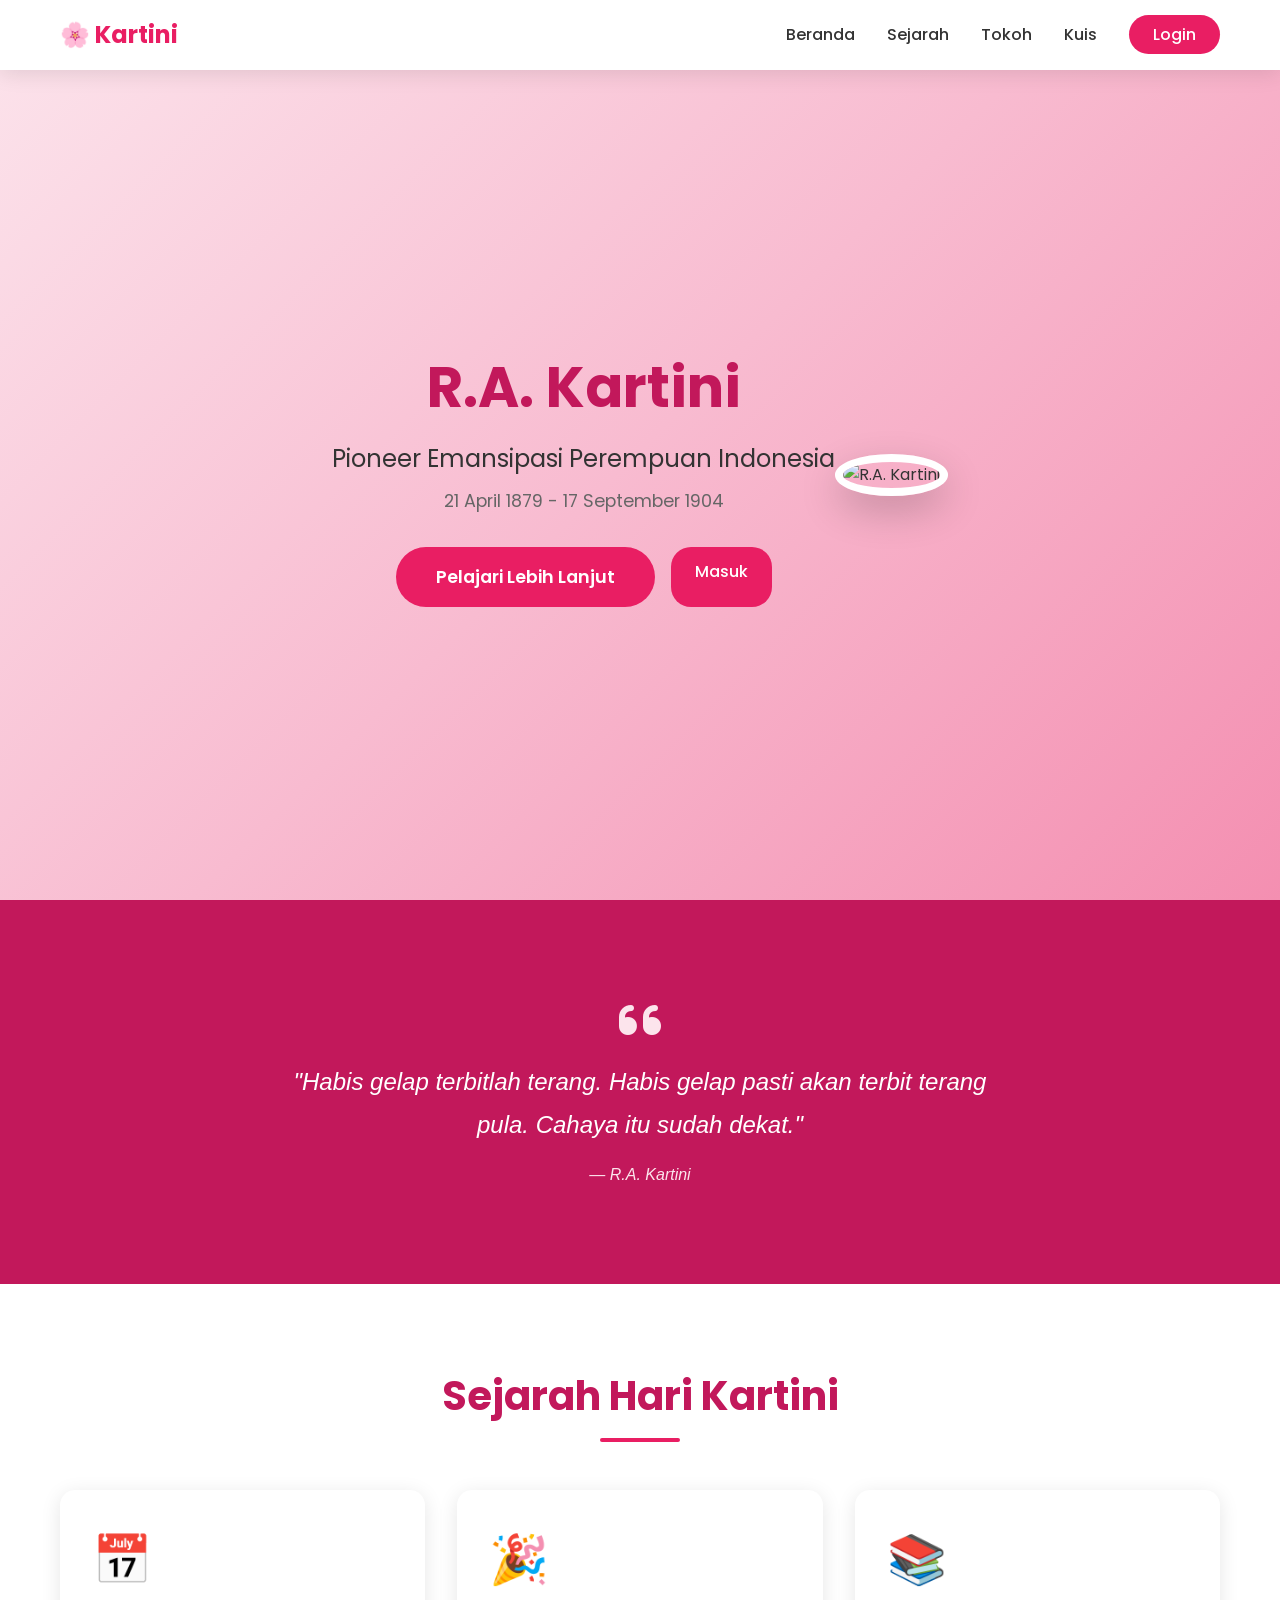
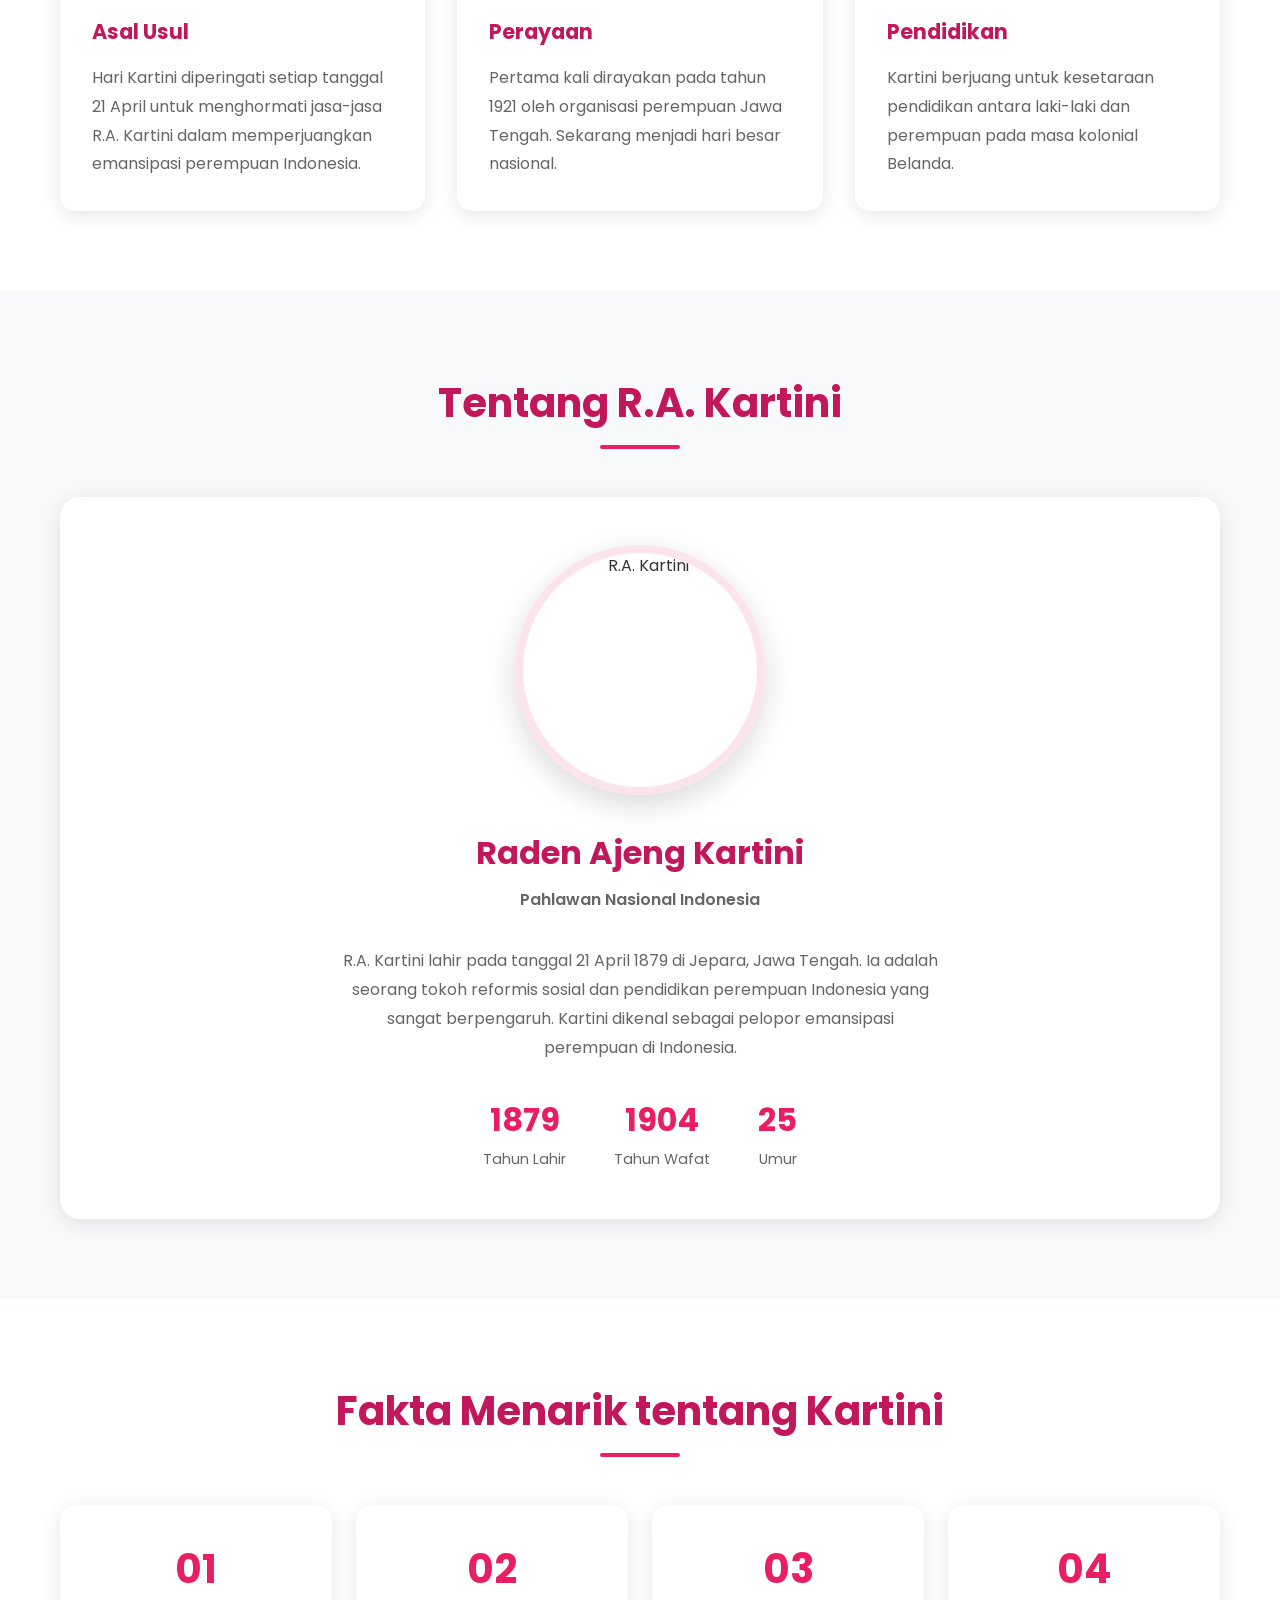
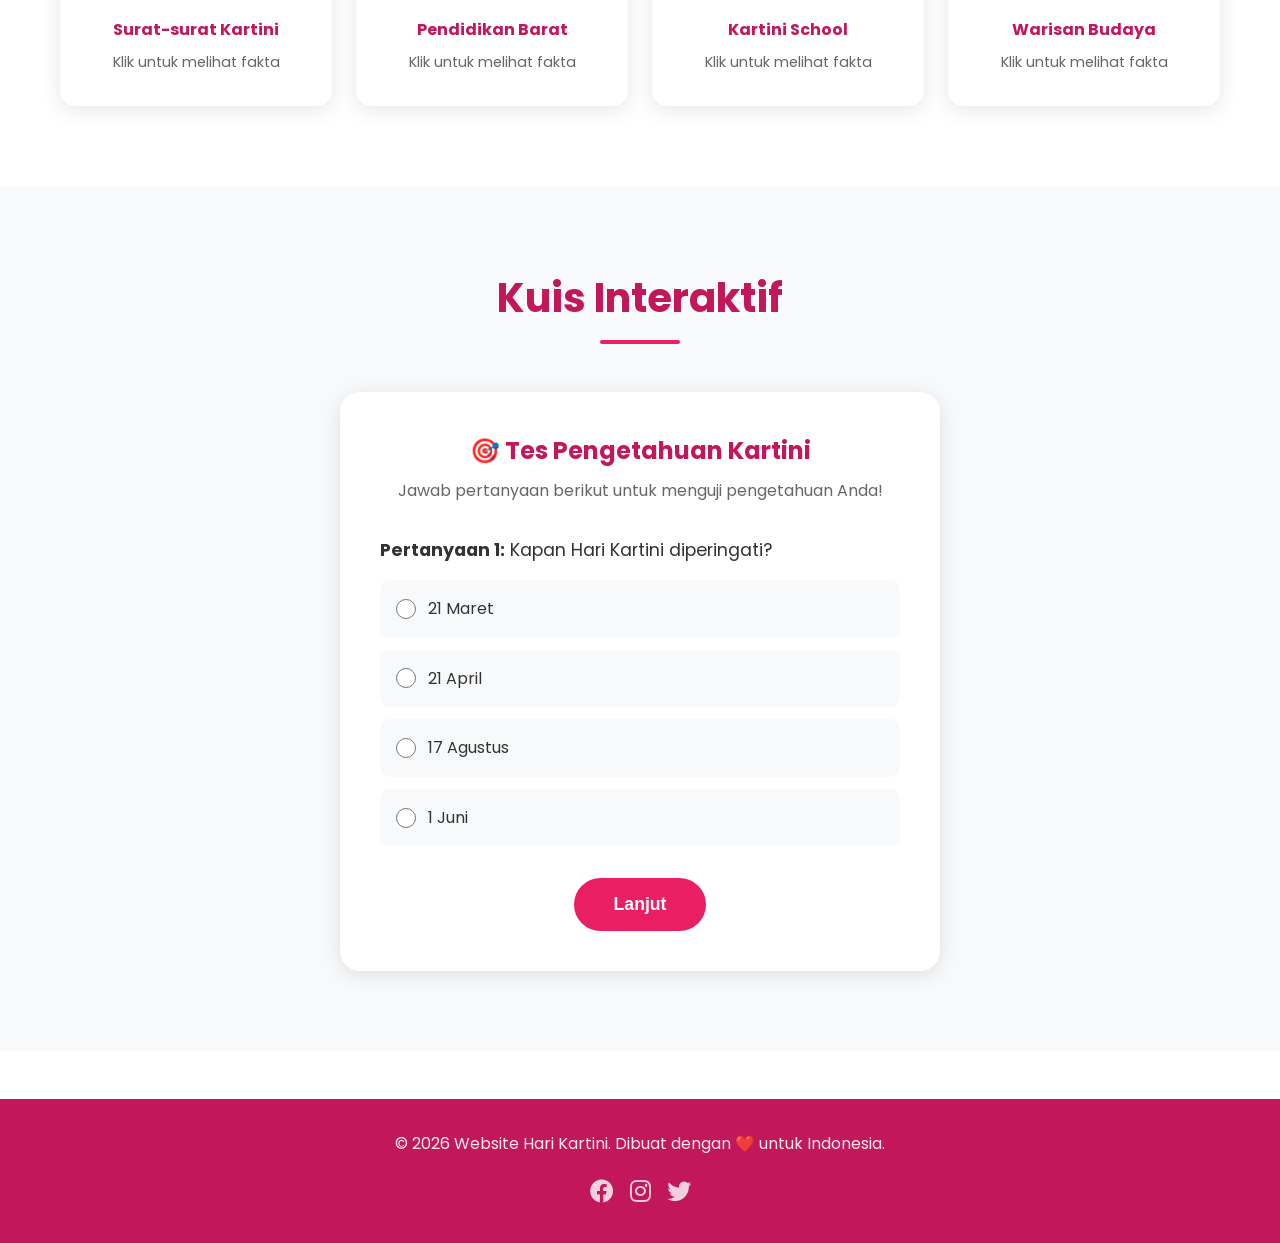
==== commit 365c382e: "update" ====
--- a/index.html
+++ b/index.html
@@ -1,129 +1,287 @@
 <!DOCTYPE html>
 <html lang="id">
 <head>
-  <meta charset="UTF-8">
-  <title>Website Kartini</title>
-  <style>
-    body {
-      font-family: Arial, sans-serif;
-      margin: 0;
-      background: linear-gradient(to right, #ff9a9e, #fad0c4);
-      transition: 0.3s;
-    }
-
-    header {
-      text-align: center;
-      padding: 20px;
-      color: white;
-    }
-
-    .container {
-      text-align: center;
-      padding: 20px;
-    }
-
-    img {
-      width: 200px;
-      border-radius: 15px;
-      box-shadow: 0 4px 10px rgba(0,0,0,0.3);
-    }
-
-    .card {
-      background: white;
-      padding: 20px;
-      margin: 20px auto;
-      width: 300px;
-      border-radius: 15px;
-      box-shadow: 0 4px 10px rgba(0,0,0,0.2);
-    }
-
-    input {
-      padding: 10px;
-      margin: 5px;
-      width: 80%;
-      border-radius: 10px;
-      border: 1px solid #ccc;
-    }
-
-    button {
-      padding: 10px 20px;
-      border: none;
-      border-radius: 10px;
-      background: #ff758c;
-      color: white;
-      cursor: pointer;
-      margin-top: 10px;
-    }
-
-    button:hover {
-      background: #ff4b6e;
-    }
-
-    .hidden {
-      display: none;
-    }
-
-    .dark {
-      background: #222;
-      color: white;
-    }
-  </style>
+    <meta charset="UTF-8">
+    <meta name="viewport" content="width=device-width, initial-scale=1.0">
+    <title>Website Hari Kartini - R.A. Kartini</title>
+    <link rel="stylesheet" href="style.css">
+    <link href="https://fonts.googleapis.com/css2?family=Poppins:wght@300;400;600;700&display=swap" rel="stylesheet">
+    <link rel="stylesheet" href="https://cdnjs.cloudflare.com/ajax/libs/font-awesome/6.0.0/css/all.min.css">
 </head>
 
 <body>
-
-<header>
-  <h1>Website Kartini</h1>
-  <p>Habis Gelap Terbitlah Terang</p>
-</header>
-
-<div class="container">
-
-  <!-- Foto Kartini -->
-  <img src="https://upload.wikimedia.org/wikipedia/commons/3/3b/Kartini.jpg" alt="Kartini">
-
-  <!-- Login -->
-  <div class="card" id="loginBox">
-    <h2>Login</h2>
-    <input type="text" id="username" placeholder="Username"><br>
-    <input type="password" id="password" placeholder="Password"><br>
-    <button onclick="login()">Masuk</button>
-    <p id="error" style="color:red;"></p>
-  </div>
-
-  <!-- Konten setelah login -->
-  <div class="card hidden" id="content">
-    <h2>Selamat Datang!</h2>
-    <p>Kamu berhasil login 🎉</p>
-
-    <!-- Interaktif -->
-    <button onclick="ubahTema()">Ganti Tema 🌙</button>
-    <button onclick="showAlert()">Klik Aku</button>
-  </div>
-
-</div>
-
-<script>
-  function login() {
-    let user = document.getElementById("username").value;
-    let pass = document.getElementById("password").value;
-
-    if (user === "admin" && pass === "123") {
-      document.getElementById("loginBox").classList.add("hidden");
-      document.getElementById("content").classList.remove("hidden");
-    } else {
-      document.getElementById("error").innerText = "Username atau password salah!";
-    }
-  }
-
-  function ubahTema() {
-    document.body.classList.toggle("dark");
-  }
-
-  function showAlert() {
-    alert("Semangat belajar seperti Kartini! 💪");
-  }
-</script>
-
+    <!-- Navbar -->
+    <nav class="navbar">
+        <div class="container">
+            <a href="index.html" class="logo">🌸 Kartini</a>
+            <ul class="nav-links">
+                <li><a href="#beranda">Beranda</a></li>
+                <li><a href="#sejarah">Sejarah</a></li>
+                <li><a href="#tokoh">Tokoh</a></li>
+                <li><a href="#kuis">Kuis</a></li>
+                <li><a href="login.html" class="btn-login">Login</a></li>
+            </ul>
+        </div>
+    </nav>
+
+    <!-- Hero Section -->
+    <section class="hero" id="beranda">
+        <div class="hero-content">
+            <h1>R.A. Kartini</h1>
+            <p class="hero-subtitle">Pioneer Emansipasi Perempuan Indonesia</p>
+            <p class="hero-date">21 April 1879 - 17 September 1904</p>
+            <div class="hero-buttons">
+                <a href="#sejarah" class="btn-primary">Pelajari Lebih Lanjut</a>
+                <a href="login.html" class="btn-secondary">Masuk</a>
+            </div>
+        </div>
+        <div class="hero-image">
+            <img src="https://upload.wikimedia.org/wikipedia/commons/3/3b/Kartini.jpg" alt="R.A. Kartini" class="kartini-photo">
+        </div>
+    </section>
+
+    <!-- Quote Section -->
+    <section class="quote-section">
+        <div class="container">
+            <div class="quote-card">
+                <i class="fas fa-quote-left quote-icon"></i>
+                <blockquote>"Habis gelap terbitlah terang. Habis gelap pasti akan terbit terang pula. Cahaya itu sudah dekat."</blockquote>
+                <cite>— R.A. Kartini</cite>
+            </div>
+        </div>
+    </section>
+
+    <!-- Sejarah Section -->
+    <section class="section" id="sejarah">
+        <div class="container">
+            <h2 class="section-title">Sejarah Hari Kartini</h2>
+            <div class="content-grid">
+                <div class="card">
+                    <div class="card-icon">📅</div>
+                    <h3>Asal Usul</h3>
+                    <p>Hari Kartini diperingati setiap tanggal 21 April untuk menghormati jasa-jasa R.A. Kartini dalam memperjuangkan emansipasi perempuan Indonesia.</p>
+                </div>
+                <div class="card">
+                    <div class="card-icon">🎉</div>
+                    <h3>Perayaan</h3>
+                    <p>Pertama kali dirayakan pada tahun 1921 oleh organisasi perempuan Jawa Tengah. Sekarang menjadi hari besar nasional.</p>
+                </div>
+                <div class="card">
+                    <div class="card-icon">📚</div>
+                    <h3>Pendidikan</h3>
+                    <p>Kartini berjuang untuk kesetaraan pendidikan antara laki-laki dan perempuan pada masa kolonial Belanda.</p>
+                </div>
+            </div>
+        </div>
+    </section>
+
+    <!-- Tokoh Section -->
+    <section class="section bg-light" id="tokoh">
+        <div class="container">
+            <h2 class="section-title">Tentang R.A. Kartini</h2>
+            <div class="profile-card">
+                <img src="https://upload.wikimedia.org/wikipedia/commons/3/3b/Kartini.jpg" alt="R.A. Kartini" class="profile-image">
+                <div class="profile-content">
+                    <h3>Raden Ajeng Kartini</h3>
+                    <p class="profile-subtitle">Pahlawan Nasional Indonesia</p>
+                    <p>R.A. Kartini lahir pada tanggal 21 April 1879 di Jepara, Jawa Tengah. Ia adalah seorang tokoh reformis sosial dan pendidikan perempuan Indonesia yang sangat berpengaruh. Kartini dikenal sebagai pelopor emansipasi perempuan di Indonesia.</p>
+                    <div class="profile-stats">
+                        <div class="stat">
+                            <span class="stat-number">1879</span>
+                            <span class="stat-label">Tahun Lahir</span>
+                        </div>
+                        <div class="stat">
+                            <span class="stat-number">1904</span>
+                            <span class="stat-label">Tahun Wafat</span>
+                        </div>
+                        <div class="stat">
+                            <span class="stat-number">25</span>
+                            <span class="stat-label">Umur</span>
+                        </div>
+                    </div>
+                </div>
+            </div>
+        </div>
+    </section>
+
+    <!-- Fakta Menarik Section -->
+    <section class="section">
+        <div class="container">
+            <h2 class="section-title">Fakta Menarik tentang Kartini</h2>
+            <div class="facts-grid">
+                <div class="fact-card" onclick="showFact(1)">
+                    <span class="fact-number">01</span>
+                    <h4>Surat-surat Kartini</h4>
+                    <p>Klik untuk melihat fakta</p>
+                </div>
+                <div class="fact-card" onclick="showFact(2)">
+                    <span class="fact-number">02</span>
+                    <h4>Pendidikan Barat</h4>
+                    <p>Klik untuk melihat fakta</p>
+                </div>
+                <div class="fact-card" onclick="showFact(3)">
+                    <span class="fact-number">03</span>
+                    <h4>Kartini School</h4>
+                    <p>Klik untuk melihat fakta</p>
+                </div>
+                <div class="fact-card" onclick="showFact(4)">
+                    <span class="fact-number">04</span>
+                    <h4>Warisan Budaya</h4>
+                    <p>Klik untuk melihat fakta</p>
+                </div>
+            </div>
+        </div>
+    </section>
+
+    <!-- Kuis Section -->
+    <section class="section bg-light" id="kuis">
+        <div class="container">
+            <h2 class="section-title">Kuis Interaktif</h2>
+            <div class="quiz-container">
+                <div class="quiz-card">
+                    <div class="quiz-header">
+                        <h3>🎯 Tes Pengetahuan Kartini</h3>
+                        <p>Jawab pertanyaan berikut untuk menguji pengetahuan Anda!</p>
+                    </div>
+                    <div id="quizContent">
+                        <div class="quiz-question" id="question1">
+                            <p><strong>Pertanyaan 1:</strong> Kapan Hari Kartini diperingati?</p>
+                            <div class="quiz-options">
+                                <label><input type="radio" name="q1" value="a"> 21 Maret</label>
+                                <label><input type="radio" name="q1" value="b"> 21 April</label>
+                                <label><input type="radio" name="q1" value="c"> 17 Agustus</label>
+                                <label><input type="radio" name="q1" value="d"> 1 Juni</label>
+                            </div>
+                        </div>
+                        <div class="quiz-question" id="question2" style="display:none;">
+                            <p><strong>Pertanyaan 2:</strong> Di mana Kartini lahir?</p>
+                            <div class="quiz-options">
+                                <label><input type="radio" name="q2" value="a"> Surabaya</label>
+                                <label><input type="radio" name="q2" value="b"> Jepara</label>
+                                <label><input type="radio" name="q2" value="c"> Semarang</label>
+                                <label><input type="radio" name="q2" value="d"> Yogyakarta</label>
+                            </div>
+                        </div>
+                        <div class="quiz-question" id="question3" style="display:none;">
+                            <p><strong>Pertanyaan 3:</strong> Apa yang diperjuangkan Kartini?</p>
+                            <div class="quiz-options">
+                                <label><input type="radio" name="q3" value="a"> Kemerdekaan Indonesia</label>
+                                <label><input type="radio" name="q3" value="b"> Emansipasi perempuan</label>
+                                <label><input type="radio" name="q3" value="c"> Pendidikan untuk semua</label>
+                                <label><input type="radio" name="q3" value="d"> Semua benar</label>
+                            </div>
+                        </div>
+                        <div class="quiz-result" id="quizResult" style="display:none;">
+                            <h3>Hasil Kuis Anda!</h3>
+                            <p id="scoreText"></p>
+                            <button class="btn-primary" onclick="resetQuiz()">Coba Lagi</button>
+                        </div>
+                    </div>
+                    <div class="quiz-buttons">
+                        <button class="btn-primary" id="nextBtn" onclick="nextQuestion()">Lanjut</button>
+                        <button class="btn-secondary" id="checkBtn" onclick="checkAnswer()" style="display:none;">Cek Jawaban</button>
+                    </div>
+                </div>
+            </div>
+        </div>
+    </section>
+
+    <!-- Footer -->
+    <footer class="footer">
+        <div class="container">
+            <p>&copy; 2026 Website Hari Kartini. Dibuat dengan ❤️ untuk Indonesia.</p>
+            <div class="social-links">
+                <a href="#"><i class="fab fa-facebook"></i></a>
+                <a href="#"><i class="fab fa-instagram"></i></a>
+                <a href="#"><i class="fab fa-twitter"></i></a>
+            </div>
+        </div>
+    </footer>
+
+    <script src="script.js"></script>
+    <script>
+        // Quiz functionality
+        let currentQuestion = 1;
+        let score = 0;
+        const answers = { q1: 'b', q2: 'b', q3: 'b' };
+
+        function nextQuestion() {
+            const selected = document.querySelector(`input[name="q${currentQuestion}"]:checked`);
+            if (!selected) {
+                alert('Pilih jawaban terlebih dahulu!');
+                return;
+            }
+            
+            if (selected.value === answers[`q${currentQuestion}`]) {
+                score++;
+            }
+            
+            document.getElementById(`question${currentQuestion}`).style.display = 'none';
+            currentQuestion++;
+            
+            if (currentQuestion <= 3) {
+                document.getElementById(`question${currentQuestion}`).style.display = 'block';
+                document.getElementById('nextBtn').style.display = 'none';
+                document.getElementById('checkBtn').style.display = 'inline-block';
+            } else {
+                showResult();
+            }
+        }
+
+        function checkAnswer() {
+            nextQuestion();
+        }
+
+        function showResult() {
+            document.getElementById('question3').style.display = 'none';
+            document.getElementById('quizResult').style.display = 'block';
+            document.getElementById('nextBtn').style.display = 'none';
+            document.getElementById('checkBtn').style.display = 'none';
+            
+            const scoreText = document.getElementById('scoreText');
+            if (score === 3) {
+                scoreText.innerHTML = `🎉 Sempurna! Anda menjawab ${score}/3 dengan benar!<br>Anda benar-benar tahu tentang Kartini!`;
+            } else if (score === 2) {
+                scoreText.innerHTML = `👍 Bagus! Anda menjawab ${score}/3 dengan benar.<br>Terus belajar tentang Kartini!`;
+            } else {
+                scoreText.innerHTML = `📚 Anda menjawab ${score}/3 dengan benar.<br>Ayo pelajari lebih lanjut tentang Kartini!`;
+            }
+        }
+
+        function resetQuiz() {
+            currentQuestion = 1;
+            score = 0;
+            document.getElementById('question1').style.display = 'block';
+            document.getElementById('question2').style.display = 'none';
+            document.getElementById('question3').style.display = 'none';
+            document.getElementById('quizResult').style.display = 'none';
+            document.getElementById('nextBtn').style.display = 'inline-block';
+            document.getElementById('checkBtn').style.display = 'none';
+            
+            document.querySelectorAll('input[type="radio"]').forEach(r => r.checked = false);
+        }
+
+        // Fakta menarik
+        const facts = {
+            1: "Surat-surat Kartini dikumpulkan dalam buku 'Door Vrijheid Verbonden' (Terikat oleh Kebebasan) yang diterbitkan pada tahun 1922.",
+            2: "Kartini belajar bahasa Belanda dan bahasa Jawa tingkat tinggi dari guru privat, karena perempuan Jawa pada masa itu tidak diperbolehkan sekolah.",
+            3: "Setelah Kartini wafat, didirikan sekolah untuk perempuan yang dinamakan 'Kartini School' di Semarang pada tahun 1911.",
+            4: "Kartini ditetapkan sebagai Pahlawan Nasional Indonesia pada tanggal 2 Oktober 1964 oleh Presiden Sukarno."
+        };
+
+        function showFact(num) {
+            alert(facts[num]);
+        }
+
+        // Smooth scroll
+        document.querySelectorAll('a[href^="#"]').forEach(anchor => {
+            anchor.addEventListener('click', function (e) {
+                e.preventDefault();
+                document.querySelector(this.getAttribute('href')).scrollIntoView({
+                    behavior: 'smooth'
+                });
+            });
+        });
+    </script>
 </body>
 </html>
--- a/style.css
+++ b/style.css
@@ -0,0 +1,853 @@
+/* Reset & Base Styles */
+* {
+    margin: 0;
+    padding: 0;
+    box-sizing: border-box;
+}
+
+:root {
+    --primary-color: #e91e63;
+    --primary-dark: #c2185b;
+    --primary-light: #fce4ec;
+    --secondary-color: #ff4081;
+    --text-color: #333;
+    --text-light: #666;
+    --white: #fff;
+    --bg-light: #f8f9fa;
+    --shadow: 0 4px 20px rgba(0, 0, 0, 0.1);
+    --transition: all 0.3s ease;
+}
+
+body {
+    font-family: 'Poppins', sans-serif;
+    line-height: 1.6;
+    color: var(--text-color);
+    background-color: var(--white);
+}
+
+.container {
+    max-width: 1200px;
+    margin: 0 auto;
+    padding: 0 20px;
+}
+
+a {
+    text-decoration: none;
+    color: inherit;
+}
+
+ul {
+    list-style: none;
+}
+
+/* Navbar */
+.navbar {
+    background: var(--white);
+    box-shadow: var(--shadow);
+    position: fixed;
+    top: 0;
+    left: 0;
+    right: 0;
+    z-index: 1000;
+    padding: 1rem 0;
+}
+
+.navbar .container {
+    display: flex;
+    justify-content: space-between;
+    align-items: center;
+}
+
+.logo {
+    font-size: 1.5rem;
+    font-weight: 700;
+    color: var(--primary-color);
+}
+
+.nav-links {
+    display: flex;
+    align-items: center;
+    gap: 2rem;
+}
+
+.nav-links a {
+    font-weight: 500;
+    transition: var(--transition);
+}
+
+.nav-links a:hover {
+    color: var(--primary-color);
+}
+
+.btn-login {
+    background: var(--primary-color);
+    color: var(--white) !important;
+    padding: 0.5rem 1.5rem;
+    border-radius: 25px;
+    transition: var(--transition);
+}
+
+.btn-login:hover {
+    background: var(--primary-dark);
+    transform: translateY(-2px);
+}
+
+.btn-logout {
+    background: transparent;
+    border: 2px solid var(--primary-color);
+    color: var(--primary-color);
+    padding: 0.5rem 1.5rem;
+    border-radius: 25px;
+    cursor: pointer;
+    font-weight: 500;
+    font-family: inherit;
+    transition: var(--transition);
+}
+
+.btn-logout:hover {
+    background: var(--primary-color);
+    color: var(--white);
+}
+
+.user-name {
+    font-weight: 600;
+    color: var(--primary-color);
+}
+
+/* Hero Section */
+.hero {
+    height: 100vh;
+    background: linear-gradient(135deg, var(--primary-light) 0%, #f8bbd0 50%, #f48fb1 100%);
+    display: flex;
+    align-items: center;
+    justify-content: center;
+    text-align: center;
+    padding-top: 80px;
+}
+
+.hero-content h1 {
+    font-size: 4rem;
+    color: var(--primary-dark);
+    margin-bottom: 1rem;
+    animation: fadeInUp 1s ease;
+}
+
+.kartini-photo {
+    margin-bottom: 2rem;
+    animation: fadeInUp 1s ease;
+}
+
+.kartini-photo img {
+    width: 200px;
+    height: 200px;
+    border-radius: 50%;
+    object-fit: cover;
+    border: 5px solid var(--white);
+    box-shadow: 0 10px 30px rgba(0, 0, 0, 0.2);
+    transition: transform 0.3s ease;
+}
+
+.kartini-photo img:hover {
+    transform: scale(1.05);
+}
+
+.hero-content .subtitle {
+    font-size: 1.5rem;
+    color: var(--text-color);
+    margin-bottom: 0.5rem;
+    animation: fadeInUp 1s ease 0.2s both;
+}
+
+.hero-content .date {
+    font-size: 1.2rem;
+    color: var(--text-light);
+    margin-bottom: 2rem;
+    animation: fadeInUp 1s ease 0.4s both;
+}
+
+.btn-primary {
+    display: inline-block;
+    background: var(--primary-color);
+    color: var(--white);
+    padding: 1rem 2.5rem;
+    border-radius: 30px;
+    font-weight: 600;
+    font-size: 1.1rem;
+    transition: var(--transition);
+    animation: fadeInUp 1s ease 0.6s both;
+    border: none;
+    cursor: pointer;
+}
+
+.btn-primary:hover {
+    background: var(--primary-dark);
+    transform: translateY(-3px);
+    box-shadow: 0 10px 30px rgba(233, 30, 99, 0.3);
+}
+
+.btn-secondary {
+    display: inline-block;
+    background: var(--primary-color);
+    color: var(--white);
+    padding: 0.75rem 1.5rem;
+    border-radius: 20px;
+    font-weight: 500;
+    transition: var(--transition);
+    border: none;
+    cursor: pointer;
+}
+
+.btn-secondary:hover {
+    background: var(--primary-dark);
+    transform: translateY(-2px);
+}
+
+/* Sections */
+.section {
+    padding: 5rem 0;
+}
+
+.bg-light {
+    background: var(--bg-light);
+}
+
+.section-title {
+    text-align: center;
+    font-size: 2.5rem;
+    color: var(--primary-dark);
+    margin-bottom: 3rem;
+    position: relative;
+}
+
+.section-title::after {
+    content: '';
+    display: block;
+    width: 80px;
+    height: 4px;
+    background: var(--primary-color);
+    margin: 10px auto 0;
+    border-radius: 2px;
+}
+
+/* Cards */
+.content-grid {
+    display: grid;
+    grid-template-columns: repeat(auto-fit, minmax(280px, 1fr));
+    gap: 2rem;
+}
+
+.card {
+    background: var(--white);
+    padding: 2rem;
+    border-radius: 15px;
+    box-shadow: var(--shadow);
+    transition: var(--transition);
+}
+
+.card:hover {
+    transform: translateY(-10px);
+    box-shadow: 0 15px 40px rgba(0, 0, 0, 0.15);
+}
+
+.card h3 {
+    color: var(--primary-dark);
+    margin-bottom: 1rem;
+    font-size: 1.3rem;
+}
+
+.card p {
+    color: var(--text-light);
+    line-height: 1.8;
+}
+
+/* Profile Card */
+.profile-card {
+    text-align: center;
+}
+
+.avatar {
+    width: 80px;
+    height: 80px;
+    background: linear-gradient(135deg, var(--primary-color), var(--secondary-color));
+    border-radius: 50%;
+    display: flex;
+    align-items: center;
+    justify-content: center;
+    margin: 0 auto 1rem;
+    font-size: 1.5rem;
+    font-weight: 700;
+    color: var(--white);
+    overflow: hidden;
+}
+
+.avatar img {
+    width: 100%;
+    height: 100%;
+    object-fit: cover;
+}
+
+/* Dashboard */
+.dashboard-header {
+    background: linear-gradient(135deg, var(--primary-light), #f8bbd0);
+    padding: 8rem 0 4rem;
+    text-align: center;
+}
+
+.dashboard-header h1 {
+    font-size: 2.5rem;
+    color: var(--primary-dark);
+    margin-bottom: 0.5rem;
+}
+
+.dashboard-header p {
+    font-size: 1.2rem;
+    color: var(--text-light);
+}
+
+.dashboard-grid {
+    display: grid;
+    grid-template-columns: repeat(auto-fit, minmax(250px, 1fr));
+    gap: 2rem;
+}
+
+.dashboard-card {
+    background: var(--white);
+    padding: 2rem;
+    border-radius: 15px;
+    box-shadow: var(--shadow);
+    text-align: center;
+    transition: var(--transition);
+}
+
+.dashboard-card:hover {
+    transform: translateY(-10px);
+}
+
+.card-icon {
+    font-size: 3rem;
+    margin-bottom: 1rem;
+}
+
+.dashboard-card h3 {
+    color: var(--primary-dark);
+    margin-bottom: 0.5rem;
+}
+
+.dashboard-card p {
+    color: var(--text-light);
+    margin-bottom: 1.5rem;
+}
+
+/* Auth Pages */
+.auth-page {
+    min-height: 100vh;
+    display: flex;
+    align-items: center;
+    justify-content: center;
+    background: linear-gradient(135deg, var(--primary-light) 0%, #f8bbd0 100%);
+    padding: 2rem;
+}
+
+.auth-container {
+    width: 100%;
+    max-width: 450px;
+}
+
+.auth-box {
+    background: var(--white);
+    padding: 3rem;
+    border-radius: 20px;
+    box-shadow: 0 20px 60px rgba(0, 0, 0, 0.15);
+}
+
+.auth-header {
+    text-align: center;
+    margin-bottom: 2rem;
+}
+
+.auth-header h1 {
+    color: var(--primary-dark);
+    font-size: 2rem;
+    margin-bottom: 0.5rem;
+}
+
+.auth-header p {
+    color: var(--text-light);
+}
+
+.form-group {
+    margin-bottom: 1.5rem;
+}
+
+.form-group label {
+    display: block;
+    margin-bottom: 0.5rem;
+    font-weight: 500;
+    color: var(--text-color);
+}
+
+.form-group input {
+    width: 100%;
+    padding: 0.875rem 1rem;
+    border: 2px solid #e0e0e0;
+    border-radius: 10px;
+    font-size: 1rem;
+    font-family: inherit;
+    transition: var(--transition);
+}
+
+.form-group input:focus {
+    outline: none;
+    border-color: var(--primary-color);
+    box-shadow: 0 0 0 3px rgba(233, 30, 99, 0.1);
+}
+
+.remember-me label {
+    display: flex;
+    align-items: center;
+    gap: 0.5rem;
+    font-weight: 400;
+}
+
+.remember-me input[type="checkbox"] {
+    width: auto;
+}
+
+.btn-block {
+    width: 100%;
+    padding: 1rem;
+    font-size: 1.1rem;
+}
+
+.auth-footer {
+    text-align: center;
+    margin-top: 1.5rem;
+    padding-top: 1.5rem;
+    border-top: 1px solid #e0e0e0;
+}
+
+.auth-footer a {
+    color: var(--primary-color);
+    font-weight: 600;
+}
+
+.auth-footer a:hover {
+    text-decoration: underline;
+}
+
+.message {
+    margin-top: 1rem;
+    padding: 1rem;
+    border-radius: 10px;
+    text-align: center;
+    display: none;
+}
+
+.message.success {
+    display: block;
+    background: #d4edda;
+    color: #155724;
+    border: 1px solid #c3e6cb;
+}
+
+.message.error {
+    display: block;
+    background: #f8d7da;
+    color: #721c24;
+    border: 1px solid #f5c6cb;
+}
+
+/* Footer */
+.footer {
+    background: var(--primary-dark);
+    color: var(--white);
+    text-align: center;
+    padding: 2rem 0;
+    margin-top: 3rem;
+}
+
+.footer p {
+    opacity: 0.9;
+}
+
+.made-by {
+    margin-top: 0.5rem;
+    font-weight: 600;
+    color: #ffb6c1 !important;
+}
+}
+
+/* Animations */
+@keyframes fadeInUp {
+    from {
+        opacity: 0;
+        transform: translateY(30px);
+    }
+    to {
+        opacity: 1;
+        transform: translateY(0);
+    }
+}
+
+/* Hero Section - Updated */
+.hero {
+    min-height: 100vh;
+    display: flex;
+    align-items: center;
+    justify-content: center;
+    padding: 100px 20px 50px;
+    background: linear-gradient(135deg, #fce4ec 0%, #f8bbd0 50%, #f48fb1 100%);
+}
+
+.hero-content {
+    text-align: center;
+    max-width: 600px;
+}
+
+.hero-content h1 {
+    font-size: 3.5rem;
+    color: var(--primary-dark);
+    margin-bottom: 0.5rem;
+    animation: fadeInUp 1s ease;
+}
+
+.hero-subtitle {
+    font-size: 1.5rem;
+    color: var(--text-color);
+    margin-bottom: 0.5rem;
+    animation: fadeInUp 1s ease 0.2s both;
+}
+
+.hero-date {
+    font-size: 1.1rem;
+    color: var(--text-light);
+    margin-bottom: 2rem;
+    animation: fadeInUp 1s ease 0.4s both;
+}
+
+.hero-buttons {
+    display: flex;
+    gap: 1rem;
+    justify-content: center;
+    animation: fadeInUp 1s ease 0.6s both;
+}
+
+.hero-image {
+    margin-top: 2rem;
+    animation: fadeInUp 1s ease 0.8s both;
+}
+
+.kartini-photo {
+    width: 200px;
+    height: 200px;
+    border-radius: 50%;
+    object-fit: cover;
+    border: 8px solid var(--white);
+    box-shadow: 0 15px 40px rgba(0, 0, 0, 0.2);
+    transition: transform 0.3s ease;
+}
+
+.kartini-photo:hover {
+    transform: scale(1.05);
+}
+
+/* Quote Section */
+.quote-section {
+    padding: 4rem 0;
+    background: var(--primary-dark);
+}
+
+.quote-card {
+    text-align: center;
+    max-width: 800px;
+    margin: 0 auto;
+    padding: 2rem;
+}
+
+.quote-icon {
+    font-size: 3rem;
+    color: var(--primary-light);
+    margin-bottom: 1rem;
+}
+
+.quote-card blockquote {
+    font-size: 1.5rem;
+    color: var(--white);
+    font-style: italic;
+    line-height: 1.8;
+    margin-bottom: 1rem;
+}
+
+.quote-card cite {
+    color: var(--primary-light);
+    font-weight: 500;
+}
+
+/* Profile Card */
+.profile-card {
+    background: var(--white);
+    border-radius: 20px;
+    box-shadow: var(--shadow);
+    padding: 3rem;
+    display: flex;
+    flex-direction: column;
+    align-items: center;
+    gap: 2rem;
+}
+
+.profile-image {
+    width: 250px;
+    height: 250px;
+    border-radius: 50%;
+    object-fit: cover;
+    border: 8px solid var(--primary-light);
+    box-shadow: 0 10px 30px rgba(0, 0, 0, 0.15);
+}
+
+.profile-content {
+    text-align: center;
+    max-width: 600px;
+}
+
+.profile-content h3 {
+    font-size: 2rem;
+    color: var(--primary-dark);
+    margin-bottom: 0.5rem;
+}
+
+.profile-subtitle {
+    color: var(--secondary-color);
+    font-weight: 600;
+    margin-bottom: 1rem;
+}
+
+.profile-content p {
+    color: var(--text-light);
+    line-height: 1.8;
+    margin-bottom: 2rem;
+}
+
+.profile-stats {
+    display: flex;
+    justify-content: center;
+    gap: 3rem;
+    flex-wrap: wrap;
+}
+
+.stat {
+    text-align: center;
+}
+
+.stat-number {
+    display: block;
+    font-size: 2rem;
+    font-weight: 700;
+    color: var(--primary-color);
+}
+
+.stat-label {
+    color: var(--text-light);
+    font-size: 0.9rem;
+}
+
+/* Facts Grid */
+.facts-grid {
+    display: grid;
+    grid-template-columns: repeat(auto-fit, minmax(220px, 1fr));
+    gap: 1.5rem;
+}
+
+.fact-card {
+    background: var(--white);
+    padding: 2rem;
+    border-radius: 15px;
+    box-shadow: var(--shadow);
+    cursor: pointer;
+    transition: var(--transition);
+    text-align: center;
+}
+
+.fact-card:hover {
+    transform: translateY(-10px);
+    box-shadow: 0 15px 40px rgba(0, 0, 0, 0.15);
+    background: var(--primary-color);
+    color: var(--white);
+}
+
+.fact-card:hover h4,
+.fact-card:hover p {
+    color: var(--white);
+}
+
+.fact-number {
+    display: block;
+    font-size: 2.5rem;
+    font-weight: 700;
+    color: var(--primary-color);
+    margin-bottom: 1rem;
+}
+
+.fact-card:hover .fact-number {
+    color: var(--white);
+}
+
+.fact-card h4 {
+    color: var(--primary-dark);
+    margin-bottom: 0.5rem;
+}
+
+.fact-card p {
+    color: var(--text-light);
+    font-size: 0.9rem;
+}
+
+/* Quiz Section */
+.quiz-container {
+    max-width: 600px;
+    margin: 0 auto;
+}
+
+.quiz-card {
+    background: var(--white);
+    padding: 2.5rem;
+    border-radius: 20px;
+    box-shadow: var(--shadow);
+}
+
+.quiz-header {
+    text-align: center;
+    margin-bottom: 2rem;
+}
+
+.quiz-header h3 {
+    color: var(--primary-dark);
+    font-size: 1.5rem;
+    margin-bottom: 0.5rem;
+}
+
+.quiz-header p {
+    color: var(--text-light);
+}
+
+.quiz-question {
+    margin-bottom: 2rem;
+}
+
+.quiz-question p {
+    margin-bottom: 1rem;
+    font-size: 1.1rem;
+}
+
+.quiz-options {
+    display: flex;
+    flex-direction: column;
+    gap: 0.75rem;
+}
+
+.quiz-options label {
+    display: flex;
+    align-items: center;
+    gap: 0.75rem;
+    padding: 1rem;
+    background: var(--bg-light);
+    border-radius: 10px;
+    cursor: pointer;
+    transition: var(--transition);
+}
+
+.quiz-options label:hover {
+    background: var(--primary-light);
+}
+
+.quiz-options input[type="radio"] {
+    width: 20px;
+    height: 20px;
+    accent-color: var(--primary-color);
+}
+
+.quiz-buttons {
+    display: flex;
+    justify-content: center;
+    gap: 1rem;
+    margin-top: 1.5rem;
+}
+
+.quiz-result {
+    text-align: center;
+    padding: 2rem;
+}
+
+.quiz-result h3 {
+    color: var(--primary-dark);
+    margin-bottom: 1rem;
+}
+
+.quiz-result p {
+    font-size: 1.2rem;
+    margin-bottom: 1.5rem;
+    line-height: 1.6;
+}
+
+/* Social Links */
+.social-links {
+    margin-top: 1rem;
+    display: flex;
+    justify-content: center;
+    gap: 1rem;
+}
+
+.social-links a {
+    color: var(--white);
+    font-size: 1.5rem;
+    opacity: 0.8;
+    transition: var(--transition);
+}
+
+.social-links a:hover {
+    opacity: 1;
+    transform: translateY(-3px);
+}
+
+/* Responsive */
+@media (max-width: 768px) {
+    .hero-content h1 {
+        font-size: 2.5rem;
+    }
+    
+    .hero-subtitle {
+        font-size: 1.2rem;
+    }
+    
+    .hero-buttons {
+        flex-direction: column;
+    }
+    
+    .profile-card {
+        padding: 2rem;
+    }
+    
+    .profile-image {
+        width: 180px;
+        height: 180px;
+    }
+    
+    .profile-stats {
+        gap: 1.5rem;
+    }
+    
+    .quote-card blockquote {
+        font-size: 1.2rem;
+    }
+    
+    .nav-links {
+        display: none;
+    }
+    
+    .section-title {
+        font-size: 2rem;
+    }
+    
+    .auth-box {
+        padding: 2rem;
+    }
+}
